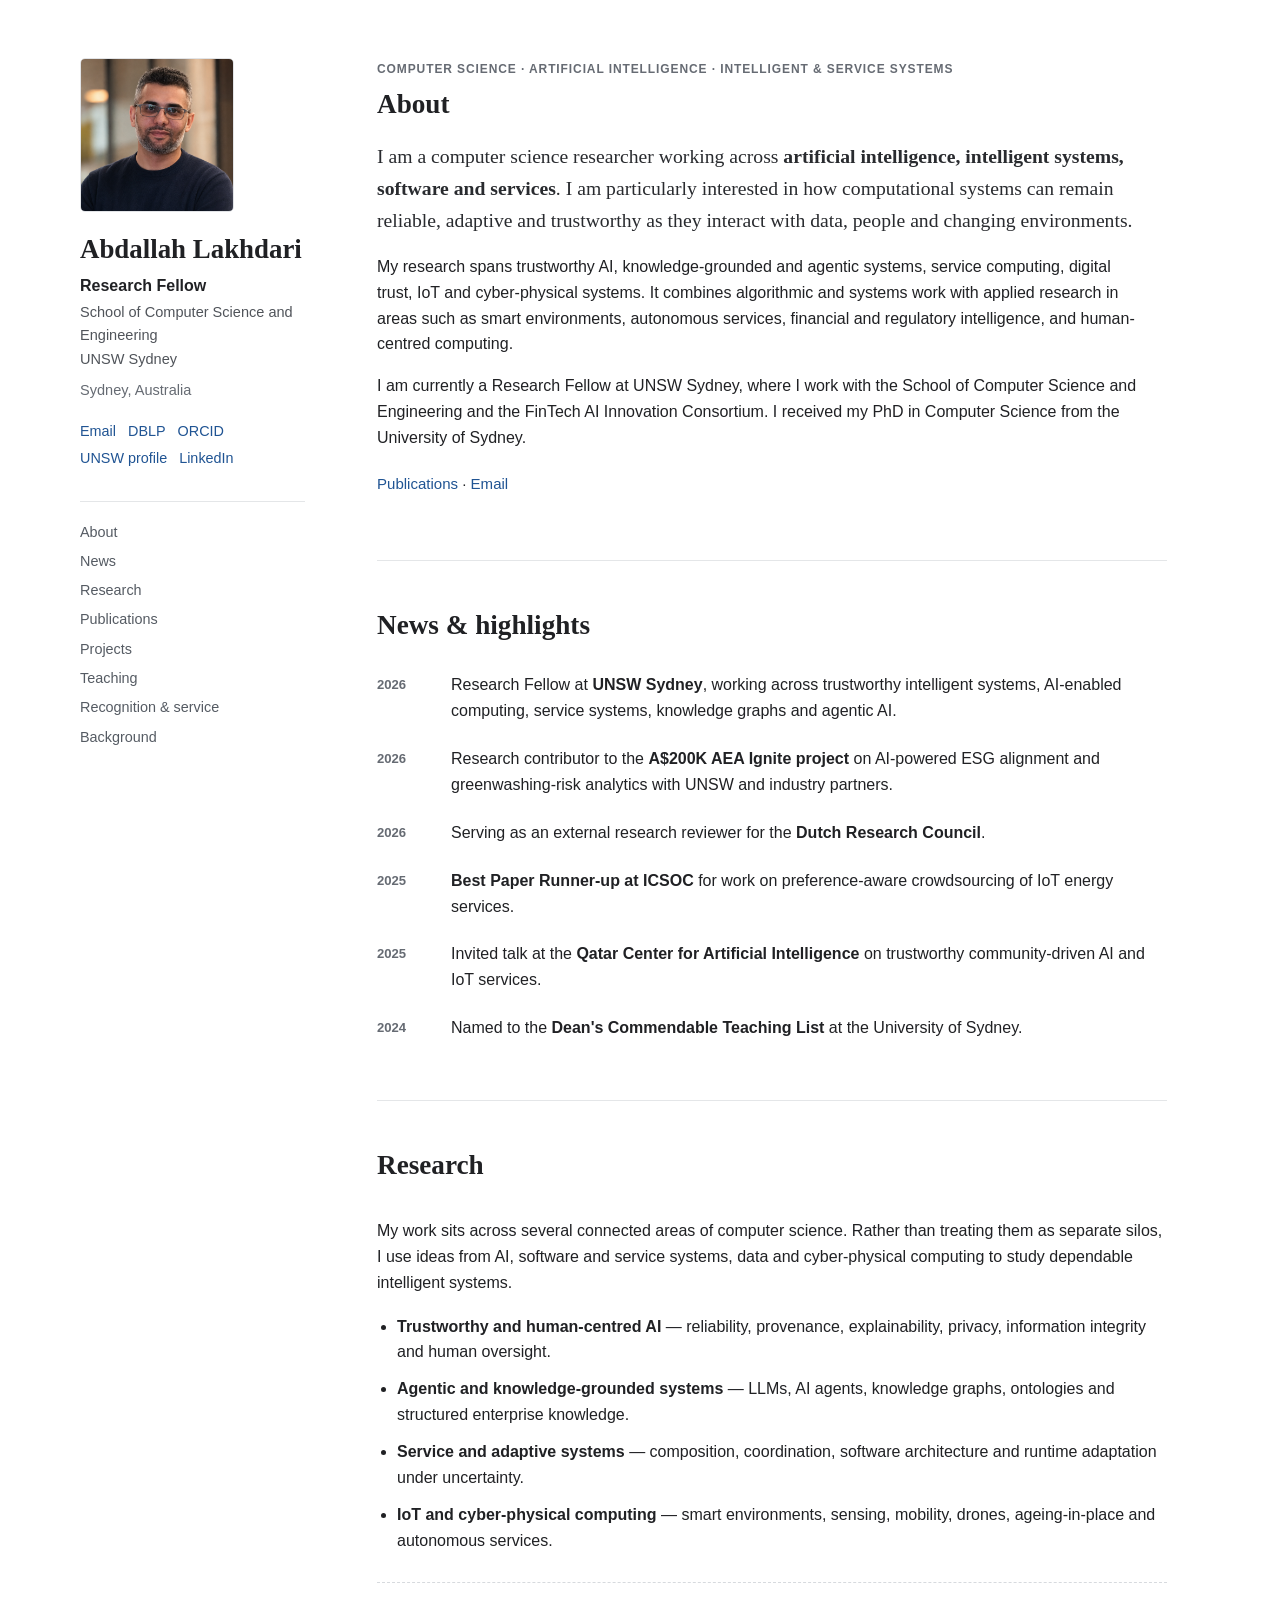
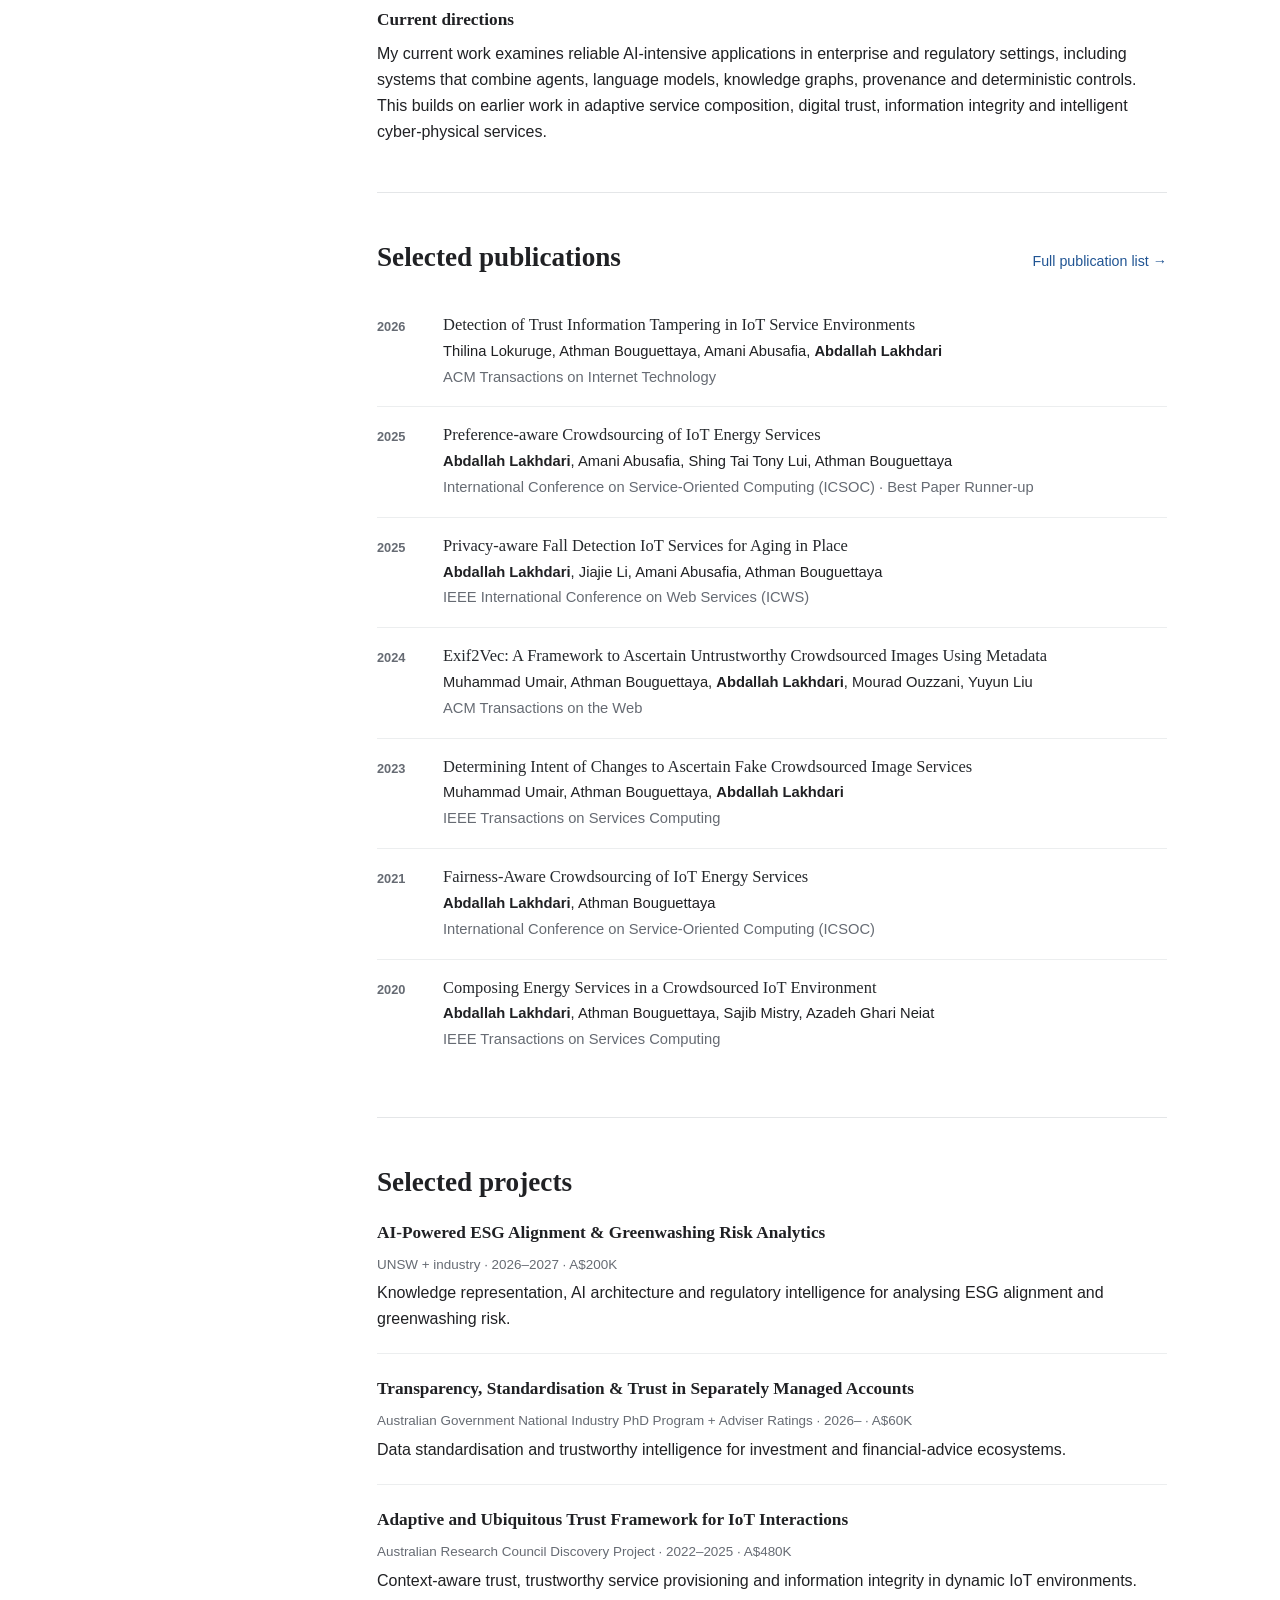
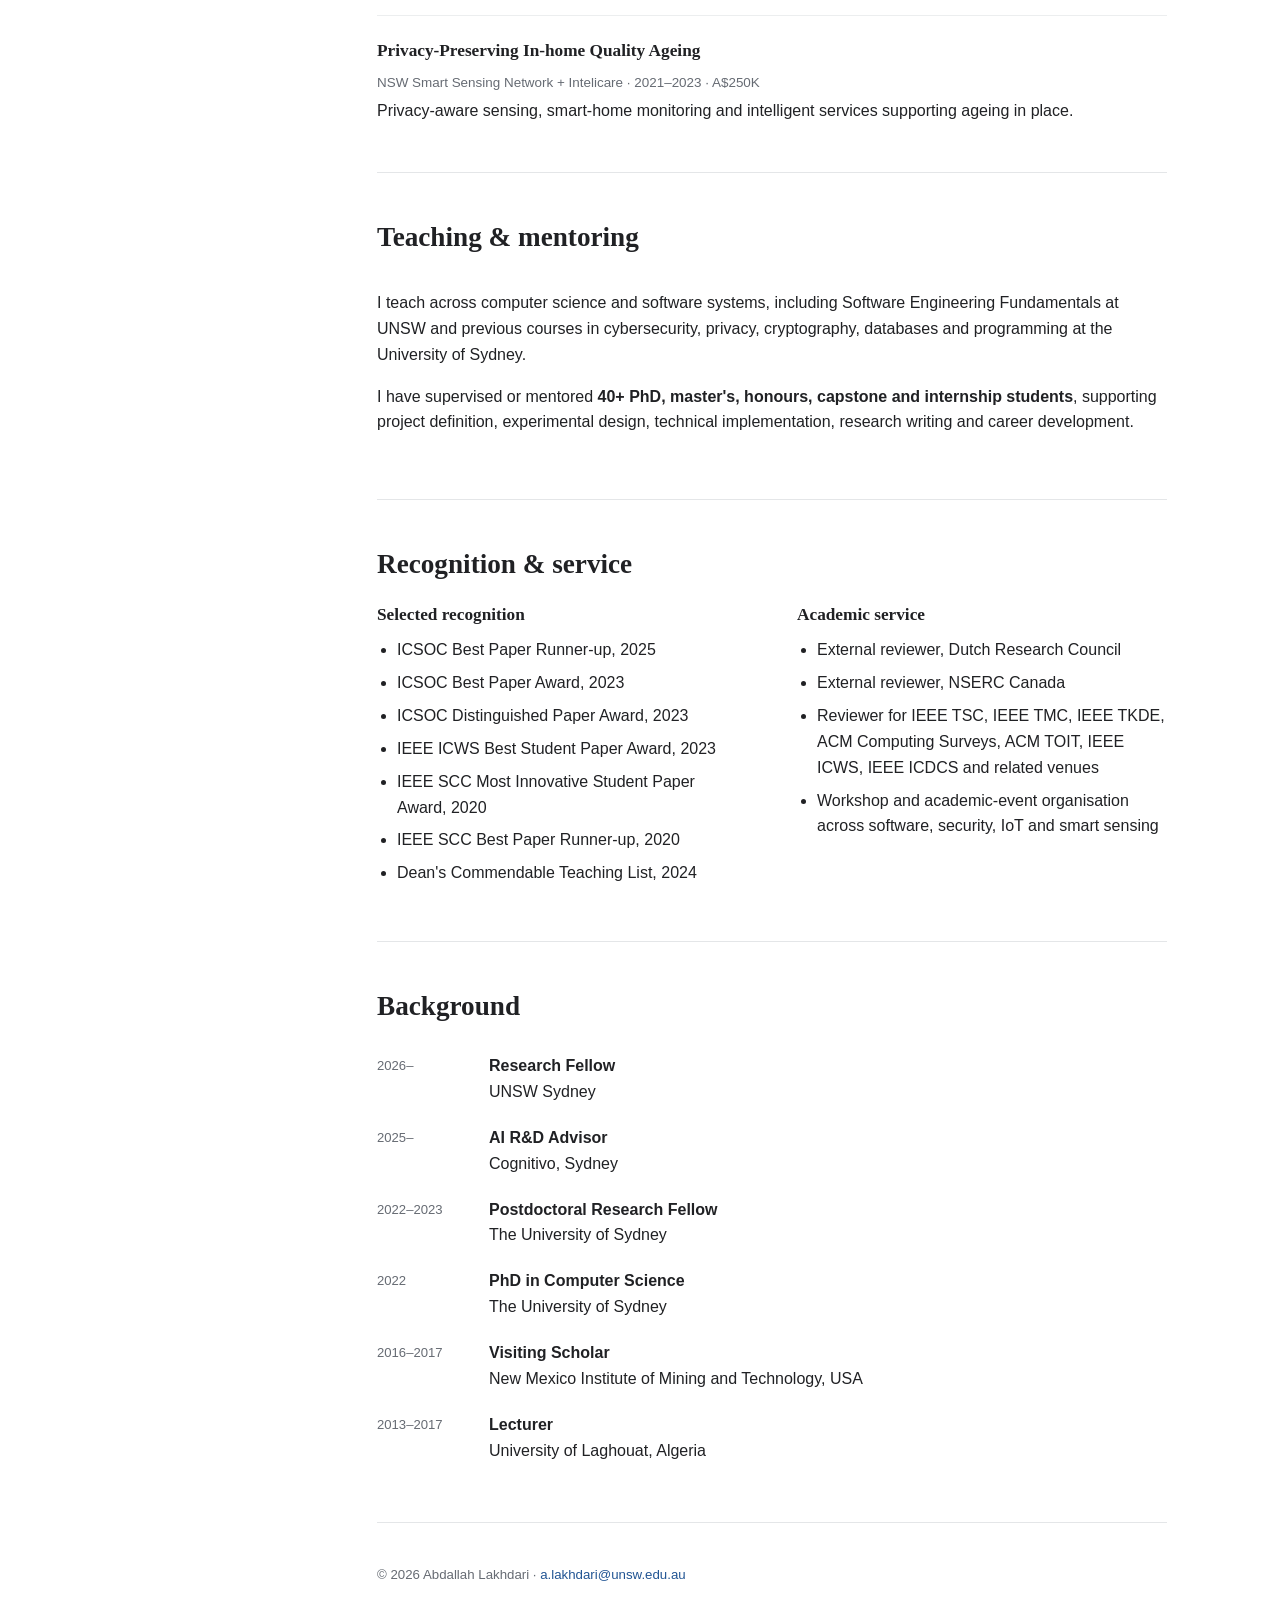
==== index.html @ efdcc797 "Rename index.html" ====
<!doctype html>
<html lang="en">
<head>
  <meta charset="utf-8">
  <meta name="viewport" content="width=device-width, initial-scale=1">
  <meta name="description" content="Academic homepage of Abdallah Lakhdari, Research Fellow at UNSW Sydney. Research across artificial intelligence, trustworthy intelligent systems, service and software systems, knowledge-grounded AI, IoT and digital trust.">
  <meta name="theme-color" content="#ffffff">
  <meta property="og:title" content="Abdallah Lakhdari — Academic Homepage">
  <meta property="og:description" content="Computer science research across AI, intelligent systems, service and software systems, IoT and digital trust.">
  <meta property="og:type" content="profile">
  <meta property="og:image" content="assets/abdallah-lakhdari.png">
  <title>Abdallah Lakhdari</title>
  <link rel="stylesheet" href="styles.css">
  <script type="application/ld+json">
  {
    "@context":"https://schema.org",
    "@type":"Person",
    "name":"Abdallah Lakhdari",
    "jobTitle":"Research Fellow",
    "affiliation":{"@type":"CollegeOrUniversity","name":"UNSW Sydney"},
    "alumniOf":{"@type":"CollegeOrUniversity","name":"The University of Sydney"},
    "email":"mailto:a.lakhdari@unsw.edu.au",
    "sameAs":[
      "https://www.unsw.edu.au/research/faic/people",
      "https://dblp.org/pid/189/1450",
      "https://orcid.org/0000-0001-8005-1534",
      "https://au.linkedin.com/in/abdallah-lakhdari23"
    ]
  }
  </script>
</head>
<body>
  <a class="skip" href="#main">Skip to content</a>

  <header class="mobile-header">
    <a href="#top">Abdallah Lakhdari</a>
    <button id="menuButton" aria-controls="mobileNav" aria-expanded="false">Menu</button>
  </header>
  <nav id="mobileNav" class="mobile-nav" aria-label="Mobile navigation">
    <a href="#about">About</a><a href="#news">News</a><a href="#research">Research</a><a href="#publications">Publications</a><a href="#projects">Projects</a><a href="#teaching">Teaching</a><a href="#service">Service</a>
  </nav>

  <div class="page" id="top">
    <aside class="sidebar" aria-label="Profile">
      <img class="profile-photo" src="assets/abdallah-lakhdari.png" alt="Abdallah Lakhdari">
      <h1>Abdallah Lakhdari</h1>
      <p class="role">Research Fellow</p>
      <p class="affiliation">School of Computer Science and Engineering<br>UNSW Sydney</p>
      <p class="location">Sydney, Australia</p>

      <div class="sidebar-links">
        <a href="mailto:a.lakhdari@unsw.edu.au">Email</a>
        <a href="https://dblp.org/pid/189/1450" target="_blank" rel="noopener">DBLP</a>
        <a href="https://orcid.org/0000-0001-8005-1534" target="_blank" rel="noopener">ORCID</a>
        <a href="https://www.unsw.edu.au/research/faic/people" target="_blank" rel="noopener">UNSW profile</a>
        <a href="https://au.linkedin.com/in/abdallah-lakhdari23" target="_blank" rel="noopener">LinkedIn</a>
      </div>

      <nav class="desktop-nav" aria-label="Page navigation">
        <a href="#about">About</a>
        <a href="#news">News</a>
        <a href="#research">Research</a>
        <a href="#publications">Publications</a>
        <a href="#projects">Projects</a>
        <a href="#teaching">Teaching</a>
        <a href="#service">Recognition & service</a>
        <a href="#background">Background</a>
      </nav>
    </aside>

    <main id="main" class="content">
      <section id="about" class="hero section first-section">
        <p class="kicker">Computer Science · Artificial Intelligence · Intelligent &amp; Service Systems</p>
        <h2>About</h2>
        <p class="lead">I am a computer science researcher working across <strong>artificial intelligence, intelligent systems, software and services</strong>. I am particularly interested in how computational systems can remain reliable, adaptive and trustworthy as they interact with data, people and changing environments.</p>
        <p>My research spans trustworthy AI, knowledge-grounded and agentic systems, service computing, digital trust, IoT and cyber-physical systems. It combines algorithmic and systems work with applied research in areas such as smart environments, autonomous services, financial and regulatory intelligence, and human-centred computing.</p>
        <p>I am currently a Research Fellow at UNSW Sydney, where I work with the School of Computer Science and Engineering and the FinTech AI Innovation Consortium. I received my PhD in Computer Science from the University of Sydney.</p>
        <p class="quick-links"><a href="https://dblp.org/pid/189/1450" target="_blank" rel="noopener">Publications</a> · <a href="mailto:a.lakhdari@unsw.edu.au">Email</a></p>
      </section>

      <section id="news" class="section">
        <div class="section-heading"><h2>News &amp; highlights</h2></div>
        <div class="news-list">
          <article><time>2026</time><p>Research Fellow at <strong>UNSW Sydney</strong>, working across trustworthy intelligent systems, AI-enabled computing, service systems, knowledge graphs and agentic AI.</p></article>
          <article><time>2026</time><p>Research contributor to the <strong>A$200K AEA Ignite project</strong> on AI-powered ESG alignment and greenwashing-risk analytics with UNSW and industry partners.</p></article>
          <article><time>2026</time><p>Serving as an external research reviewer for the <strong>Dutch Research Council</strong>.</p></article>
          <article><time>2025</time><p><strong>Best Paper Runner-up at ICSOC</strong> for work on preference-aware crowdsourcing of IoT energy services.</p></article>
          <article><time>2025</time><p>Invited talk at the <strong>Qatar Center for Artificial Intelligence</strong> on trustworthy community-driven AI and IoT services.</p></article>
          <article><time>2024</time><p>Named to the <strong>Dean's Commendable Teaching List</strong> at the University of Sydney.</p></article>
        </div>
      </section>

      <section id="research" class="section">
        <div class="section-heading"><h2>Research</h2></div>
        <p>My work sits across several connected areas of computer science. Rather than treating them as separate silos, I use ideas from AI, software and service systems, data and cyber-physical computing to study dependable intelligent systems.</p>
        <ul class="interest-list">
          <li><strong>Trustworthy and human-centred AI</strong> — reliability, provenance, explainability, privacy, information integrity and human oversight.</li>
          <li><strong>Agentic and knowledge-grounded systems</strong> — LLMs, AI agents, knowledge graphs, ontologies and structured enterprise knowledge.</li>
          <li><strong>Service and adaptive systems</strong> — composition, coordination, software architecture and runtime adaptation under uncertainty.</li>
          <li><strong>IoT and cyber-physical computing</strong> — smart environments, sensing, mobility, drones, ageing-in-place and autonomous services.</li>
        </ul>
        <div class="subsection">
          <h3>Current directions</h3>
          <p>My current work examines reliable AI-intensive applications in enterprise and regulatory settings, including systems that combine agents, language models, knowledge graphs, provenance and deterministic controls. This builds on earlier work in adaptive service composition, digital trust, information integrity and intelligent cyber-physical services.</p>
        </div>
      </section>

      <section id="publications" class="section">
        <div class="section-heading publications-heading">
          <h2>Selected publications</h2>
          <a href="https://dblp.org/pid/189/1450" target="_blank" rel="noopener">Full publication list →</a>
        </div>
        <div class="pub-list">
          <article><span class="pub-year">2026</span><div><p class="pub-title">Detection of Trust Information Tampering in IoT Service Environments</p><p>Thilina Lokuruge, Athman Bouguettaya, Amani Abusafia, <strong>Abdallah Lakhdari</strong></p><p class="venue">ACM Transactions on Internet Technology</p></div></article>
          <article><span class="pub-year">2025</span><div><p class="pub-title">Preference-aware Crowdsourcing of IoT Energy Services</p><p><strong>Abdallah Lakhdari</strong>, Amani Abusafia, Shing Tai Tony Lui, Athman Bouguettaya</p><p class="venue">International Conference on Service-Oriented Computing (ICSOC) · Best Paper Runner-up</p></div></article>
          <article><span class="pub-year">2025</span><div><p class="pub-title">Privacy-aware Fall Detection IoT Services for Aging in Place</p><p><strong>Abdallah Lakhdari</strong>, Jiajie Li, Amani Abusafia, Athman Bouguettaya</p><p class="venue">IEEE International Conference on Web Services (ICWS)</p></div></article>
          <article><span class="pub-year">2024</span><div><p class="pub-title">Exif2Vec: A Framework to Ascertain Untrustworthy Crowdsourced Images Using Metadata</p><p>Muhammad Umair, Athman Bouguettaya, <strong>Abdallah Lakhdari</strong>, Mourad Ouzzani, Yuyun Liu</p><p class="venue">ACM Transactions on the Web</p></div></article>
          <article><span class="pub-year">2023</span><div><p class="pub-title">Determining Intent of Changes to Ascertain Fake Crowdsourced Image Services</p><p>Muhammad Umair, Athman Bouguettaya, <strong>Abdallah Lakhdari</strong></p><p class="venue">IEEE Transactions on Services Computing</p></div></article>
          <article><span class="pub-year">2021</span><div><p class="pub-title">Fairness-Aware Crowdsourcing of IoT Energy Services</p><p><strong>Abdallah Lakhdari</strong>, Athman Bouguettaya</p><p class="venue">International Conference on Service-Oriented Computing (ICSOC)</p></div></article>
          <article><span class="pub-year">2020</span><div><p class="pub-title">Composing Energy Services in a Crowdsourced IoT Environment</p><p><strong>Abdallah Lakhdari</strong>, Athman Bouguettaya, Sajib Mistry, Azadeh Ghari Neiat</p><p class="venue">IEEE Transactions on Services Computing</p></div></article>
        </div>
      </section>

      <section id="projects" class="section">
        <div class="section-heading"><h2>Selected projects</h2></div>
        <div class="project-list">
          <article><h3>AI-Powered ESG Alignment &amp; Greenwashing Risk Analytics</h3><p class="meta">UNSW + industry · 2026–2027 · A$200K</p><p>Knowledge representation, AI architecture and regulatory intelligence for analysing ESG alignment and greenwashing risk.</p></article>
          <article><h3>Transparency, Standardisation &amp; Trust in Separately Managed Accounts</h3><p class="meta">Australian Government National Industry PhD Program + Adviser Ratings · 2026– · A$60K</p><p>Data standardisation and trustworthy intelligence for investment and financial-advice ecosystems.</p></article>
          <article><h3>Adaptive and Ubiquitous Trust Framework for IoT Interactions</h3><p class="meta">Australian Research Council Discovery Project · 2022–2025 · A$480K</p><p>Context-aware trust, trustworthy service provisioning and information integrity in dynamic IoT environments.</p></article>
          <article><h3>Privacy-Preserving In-home Quality Ageing</h3><p class="meta">NSW Smart Sensing Network + Intelicare · 2021–2023 · A$250K</p><p>Privacy-aware sensing, smart-home monitoring and intelligent services supporting ageing in place.</p></article>
        </div>
      </section>

      <section id="teaching" class="section">
        <div class="section-heading"><h2>Teaching &amp; mentoring</h2></div>
        <p>I teach across computer science and software systems, including Software Engineering Fundamentals at UNSW and previous courses in cybersecurity, privacy, cryptography, databases and programming at the University of Sydney.</p>
        <p>I have supervised or mentored <strong>40+ PhD, master's, honours, capstone and internship students</strong>, supporting project definition, experimental design, technical implementation, research writing and career development.</p>
      </section>

      <section id="service" class="section">
        <div class="section-heading"><h2>Recognition &amp; service</h2></div>
        <div class="split-list">
          <div>
            <h3>Selected recognition</h3>
            <ul>
              <li>ICSOC Best Paper Runner-up, 2025</li>
              <li>ICSOC Best Paper Award, 2023</li>
              <li>ICSOC Distinguished Paper Award, 2023</li>
              <li>IEEE ICWS Best Student Paper Award, 2023</li>
              <li>IEEE SCC Most Innovative Student Paper Award, 2020</li>
              <li>IEEE SCC Best Paper Runner-up, 2020</li>
              <li>Dean's Commendable Teaching List, 2024</li>
            </ul>
          </div>
          <div>
            <h3>Academic service</h3>
            <ul>
              <li>External reviewer, Dutch Research Council</li>
              <li>External reviewer, NSERC Canada</li>
              <li>Reviewer for IEEE TSC, IEEE TMC, IEEE TKDE, ACM Computing Surveys, ACM TOIT, IEEE ICWS, IEEE ICDCS and related venues</li>
              <li>Workshop and academic-event organisation across software, security, IoT and smart sensing</li>
            </ul>
          </div>
        </div>
      </section>

      <section id="background" class="section">
        <div class="section-heading"><h2>Background</h2></div>
        <div class="timeline">
          <article><span>2026–</span><div><strong>Research Fellow</strong><br>UNSW Sydney</div></article>
          <article><span>2025–</span><div><strong>AI R&amp;D Advisor</strong><br>Cognitivo, Sydney</div></article>
          <article><span>2022–2023</span><div><strong>Postdoctoral Research Fellow</strong><br>The University of Sydney</div></article>
          <article><span>2022</span><div><strong>PhD in Computer Science</strong><br>The University of Sydney</div></article>
          <article><span>2016–2017</span><div><strong>Visiting Scholar</strong><br>New Mexico Institute of Mining and Technology, USA</div></article>
          <article><span>2013–2017</span><div><strong>Lecturer</strong><br>University of Laghouat, Algeria</div></article>
        </div>
      </section>

      <footer>
        <p>© <span id="year"></span> Abdallah Lakhdari · <a href="mailto:a.lakhdari@unsw.edu.au">a.lakhdari@unsw.edu.au</a></p>
      </footer>
    </main>
  </div>
  <script src="script.js"></script>
</body>
</html>
---- styles.css ----
:root{
  --ink:#202124;
  --muted:#666b73;
  --link:#205493;
  --line:#e4e6e8;
  --soft:#f7f8f9;
  --max:1120px;
  --sidebar:225px;
}
*{box-sizing:border-box}
html{scroll-behavior:smooth}
body{margin:0;background:#fff;color:var(--ink);font-family:-apple-system,BlinkMacSystemFont,"Segoe UI",Roboto,Helvetica,Arial,sans-serif;font-size:16px;line-height:1.62}
a{color:var(--link);text-decoration:none}
a:hover{text-decoration:underline}
.skip{position:absolute;left:-9999px}.skip:focus{left:12px;top:12px;background:#fff;border:1px solid var(--line);padding:8px 10px;z-index:100}
.page{width:min(var(--max),calc(100% - 44px));margin:0 auto;display:grid;grid-template-columns:var(--sidebar) minmax(0,1fr);gap:72px;padding:58px 0 28px}
.sidebar{position:sticky;top:36px;align-self:start}
.profile-photo{display:block;width:154px;height:154px;object-fit:cover;object-position:center 26%;border-radius:5px;margin:0 0 22px;border:1px solid #e2e4e7}
.sidebar h1{font-family:Georgia,"Times New Roman",serif;font-size:1.68rem;line-height:1.14;margin:0 0 8px;font-weight:700}
.role{font-weight:650;margin:0 0 2px}.affiliation,.location{font-size:.91rem;color:#50545a;margin:0 0 8px}.location{color:var(--muted);margin-bottom:17px}
.sidebar-links{display:flex;flex-wrap:wrap;gap:4px 12px;font-size:.9rem;margin:0 0 30px}.sidebar-links a{white-space:nowrap}
.desktop-nav{display:flex;flex-direction:column;gap:6px;padding-top:19px;border-top:1px solid var(--line);font-size:.9rem}.desktop-nav a{color:#555b63}.desktop-nav a:hover{color:var(--link);text-decoration:none}
.content{min-width:0;max-width:790px}.section{padding:48px 0;border-bottom:1px solid var(--line);scroll-margin-top:28px}.first-section{padding-top:2px}.section h2{font-family:Georgia,"Times New Roman",serif;font-size:1.7rem;line-height:1.2;margin:0 0 20px}.section-heading{display:flex;align-items:baseline;justify-content:space-between;gap:22px}.section-heading>a{font-size:.89rem}.kicker{text-transform:uppercase;letter-spacing:.075em;font-size:.75rem;font-weight:700;color:var(--muted);margin:0 0 9px}.lead{font-family:Georgia,"Times New Roman",serif;font-size:1.23rem;line-height:1.62;color:#292b2f;margin:0 0 17px}.hero p:not(.kicker):not(.lead){max-width:760px}.quick-links{font-size:.94rem;margin-top:21px}.news-list article{display:grid;grid-template-columns:56px 1fr;gap:18px;padding:11px 0}.news-list time{font-size:.82rem;font-weight:700;color:var(--muted);padding-top:2px}.news-list p{margin:0}.interest-list{padding-left:20px;margin:18px 0 0}.interest-list li{margin:0 0 11px}.subsection{margin-top:28px;padding-top:23px;border-top:1px dashed #d7dade}.subsection h3,.project-list h3,.split-list h3{font-family:Georgia,"Times New Roman",serif;font-size:1.08rem;margin:0 0 7px}.subsection p{margin:0}.publications-heading{margin-bottom:3px}.pub-list article{display:grid;grid-template-columns:51px minmax(0,1fr);gap:15px;padding:17px 0;border-bottom:1px solid #eceeef}.pub-list article:last-child{border-bottom:0}.pub-year{font-size:.8rem;font-weight:650;color:var(--muted);padding-top:3px}.pub-list p{margin:0;font-size:.92rem}.pub-title{font-family:Georgia,"Times New Roman",serif;font-size:1.03rem!important;line-height:1.38;margin-bottom:3px!important;color:#25282c}.venue{color:var(--muted);margin-top:2px!important}.project-list article{padding:0 0 21px;margin:0 0 21px;border-bottom:1px solid #eceeef}.project-list article:last-child{border-bottom:0;margin-bottom:0;padding-bottom:0}.project-list p{margin:5px 0 0}.meta{font-size:.84rem;color:var(--muted)}.split-list{display:grid;grid-template-columns:1fr 1fr;gap:50px}.split-list ul{margin:8px 0 0;padding-left:20px}.split-list li{margin-bottom:7px}.timeline article{display:grid;grid-template-columns:92px 1fr;gap:20px;padding:10px 0}.timeline span{font-size:.82rem;color:var(--muted);padding-top:2px}footer{padding:28px 0;color:var(--muted);font-size:.83rem}.mobile-header,.mobile-nav{display:none}
@media(max-width:850px){
  .page{grid-template-columns:185px 1fr;gap:42px}.sidebar{top:24px}.profile-photo{width:138px;height:138px}.sidebar h1{font-size:1.48rem}.content{max-width:none}.split-list{grid-template-columns:1fr}
}
@media(max-width:680px){
  .mobile-header{position:sticky;top:0;z-index:20;display:flex;justify-content:space-between;align-items:center;padding:12px 17px;background:rgba(255,255,255,.97);border-bottom:1px solid var(--line)}.mobile-header>a{font-family:Georgia,"Times New Roman",serif;font-weight:700;color:var(--ink)}.mobile-header button{background:#fff;border:1px solid #ccd0d4;padding:6px 9px}.mobile-nav{position:sticky;top:50px;z-index:19;background:#fff;border-bottom:1px solid var(--line);padding:11px 17px;gap:14px;flex-wrap:wrap;font-size:.88rem}.mobile-nav.open{display:flex}.page{display:block;width:min(100% - 34px,var(--max));padding-top:30px}.sidebar{position:static;display:grid;grid-template-columns:112px 1fr;column-gap:22px;margin-bottom:16px;padding-bottom:26px;border-bottom:1px solid var(--line)}.profile-photo{grid-row:1/7;width:112px;height:112px;margin:0}.sidebar h1{font-size:1.55rem;margin-top:1px}.role,.affiliation,.location{margin-bottom:3px}.sidebar-links{margin:7px 0 0}.desktop-nav{display:none}.section{padding:39px 0}.first-section{padding-top:19px}.kicker{font-size:.7rem}.lead{font-size:1.13rem}.section h2{font-size:1.5rem}.section-heading{display:block}.section-heading>a{display:inline-block;margin-top:-8px;margin-bottom:9px}.pub-list article{grid-template-columns:43px 1fr}.timeline article{grid-template-columns:78px 1fr;gap:13px}.news-list article{grid-template-columns:49px 1fr;gap:12px}
}
@media(max-width:430px){.sidebar{grid-template-columns:92px 1fr}.profile-photo{width:92px;height:92px}.sidebar-links{grid-column:1/-1;margin-top:16px}.affiliation{font-size:.86rem}.lead{font-size:1.08rem}.pub-list p{font-size:.88rem}.pub-title{font-size:.98rem!important}}
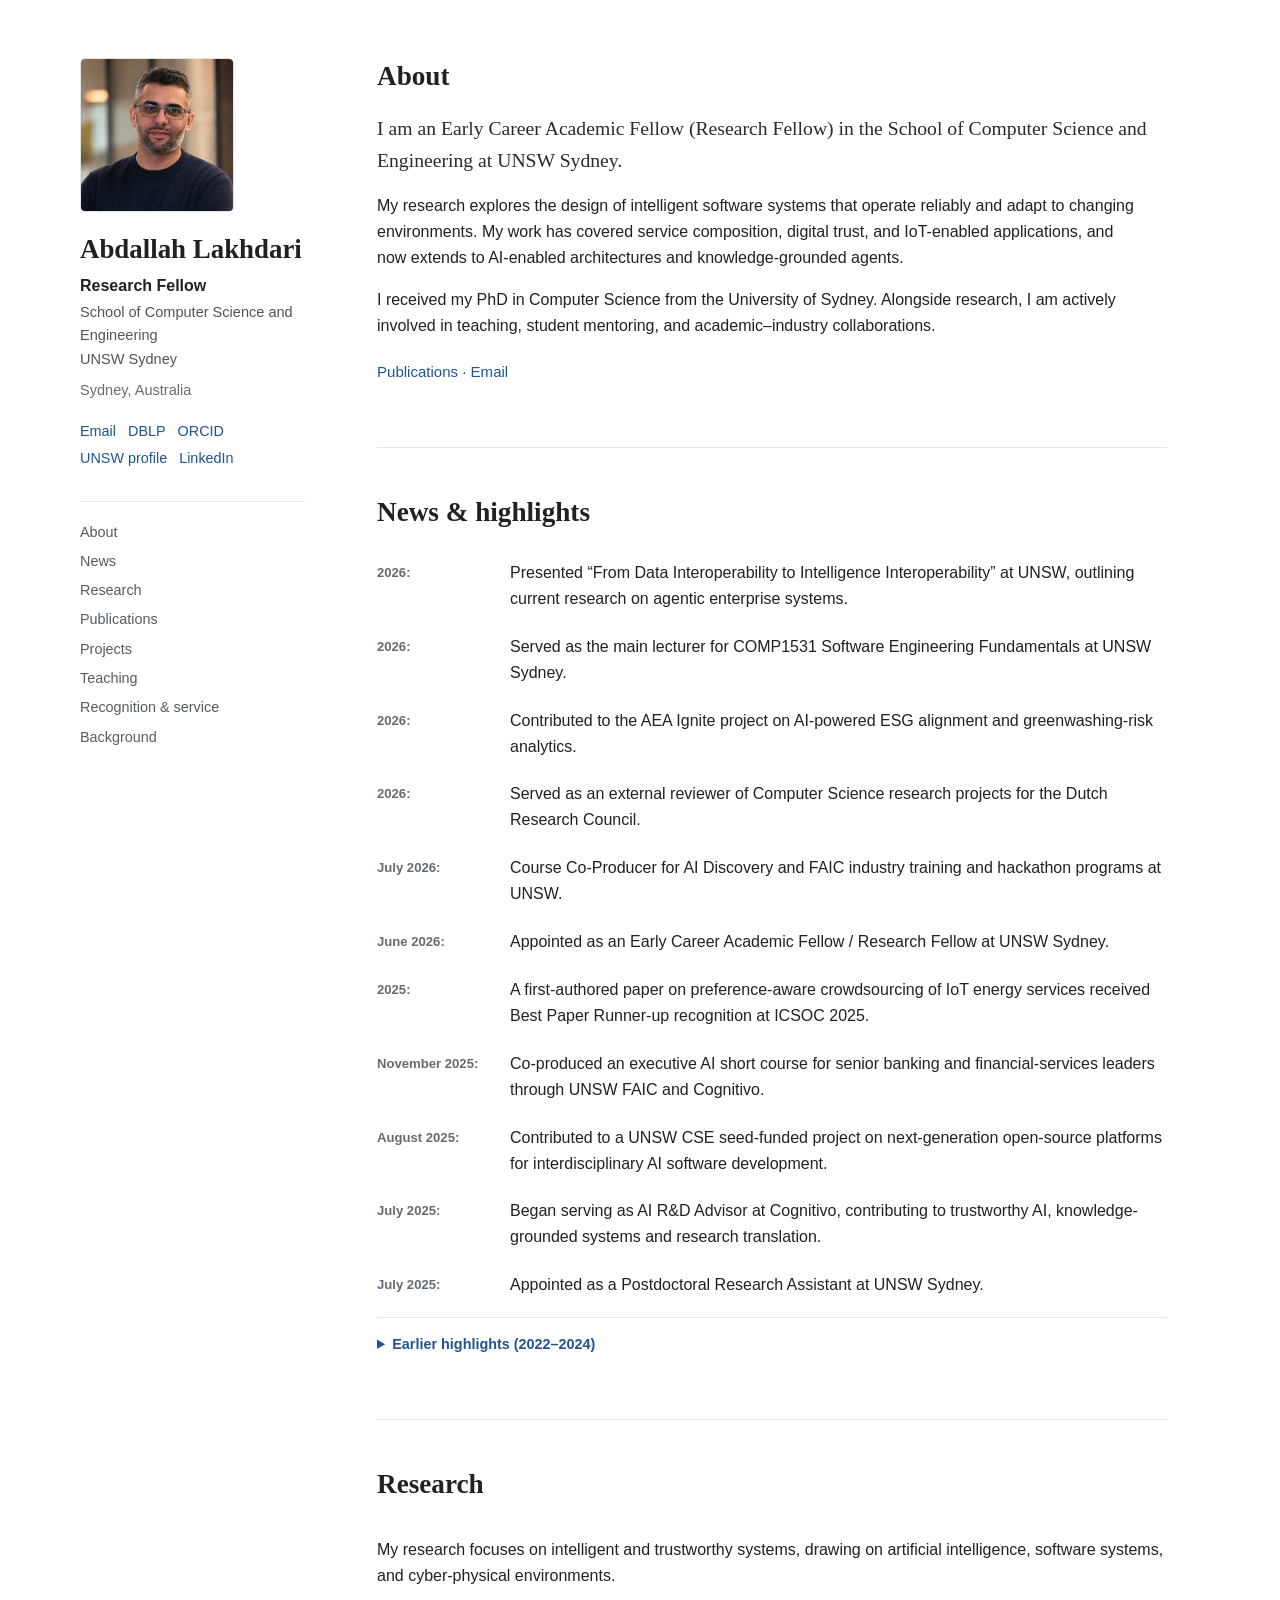
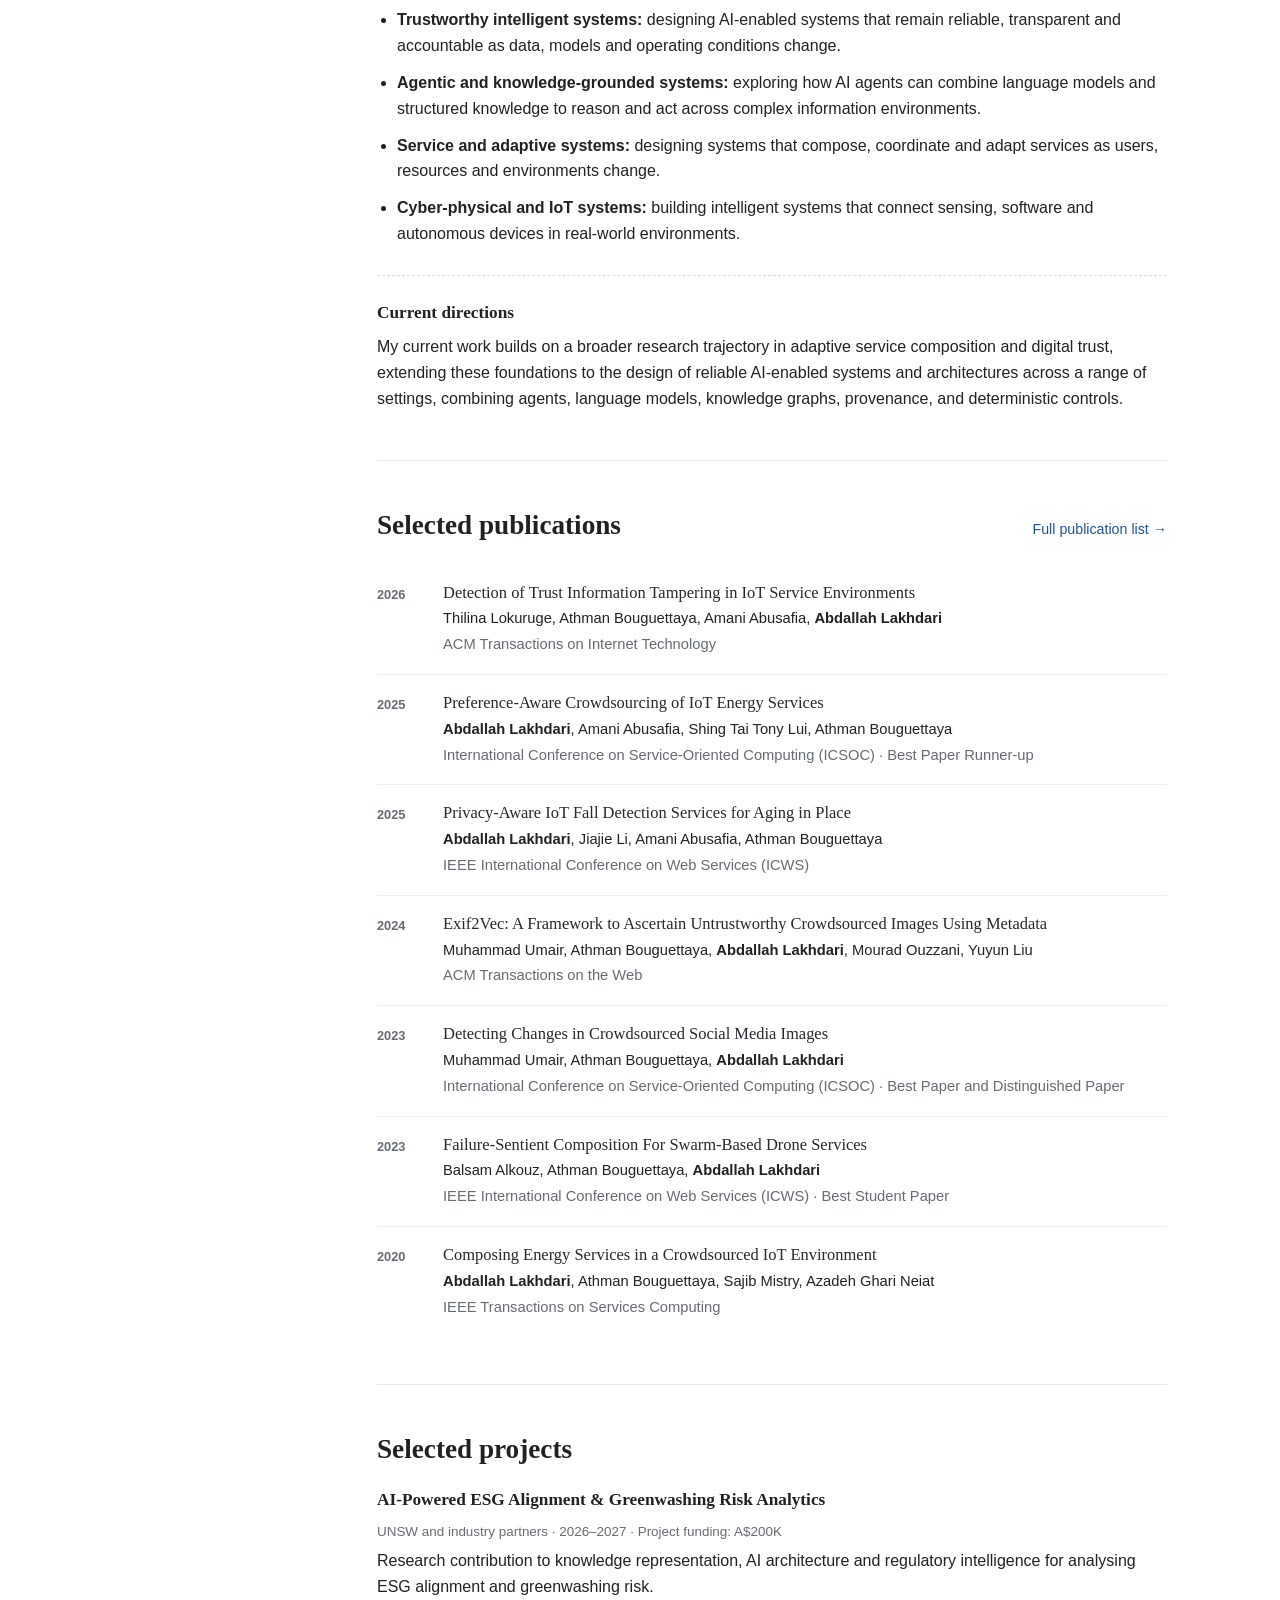
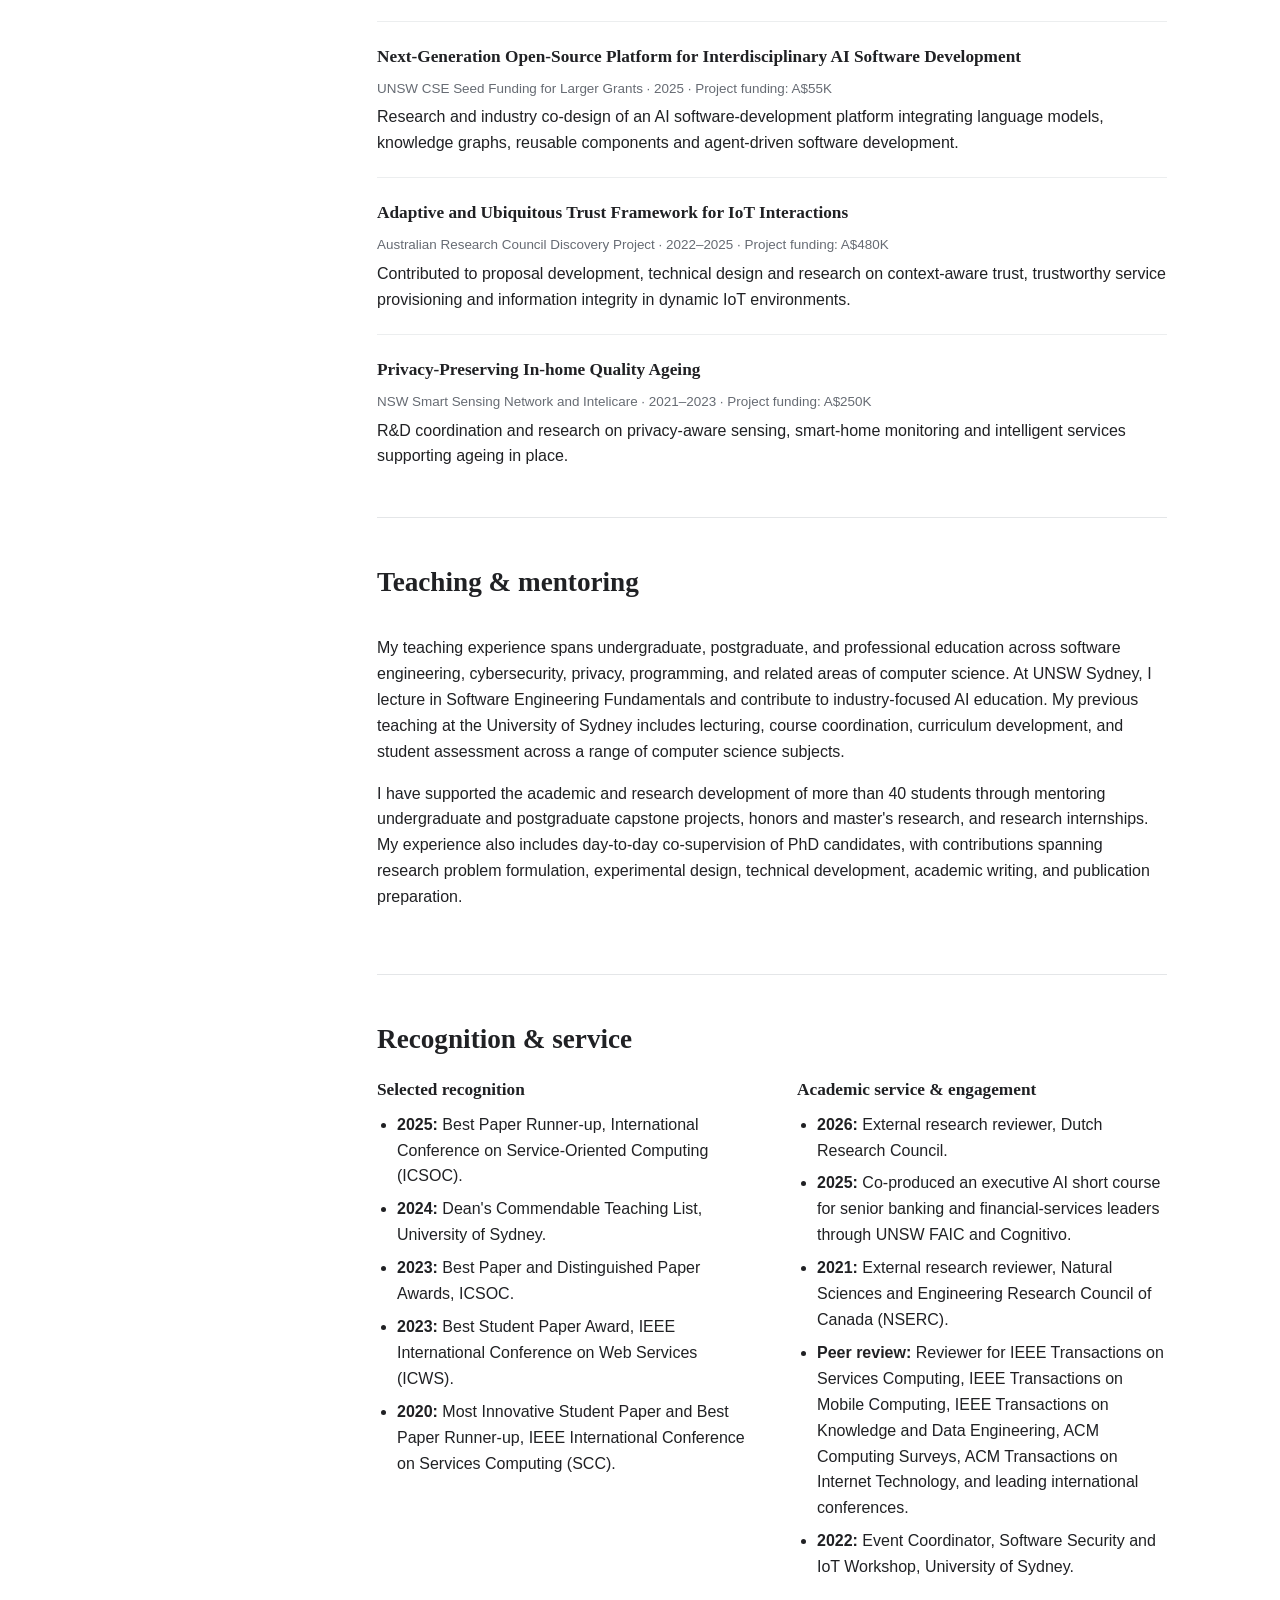
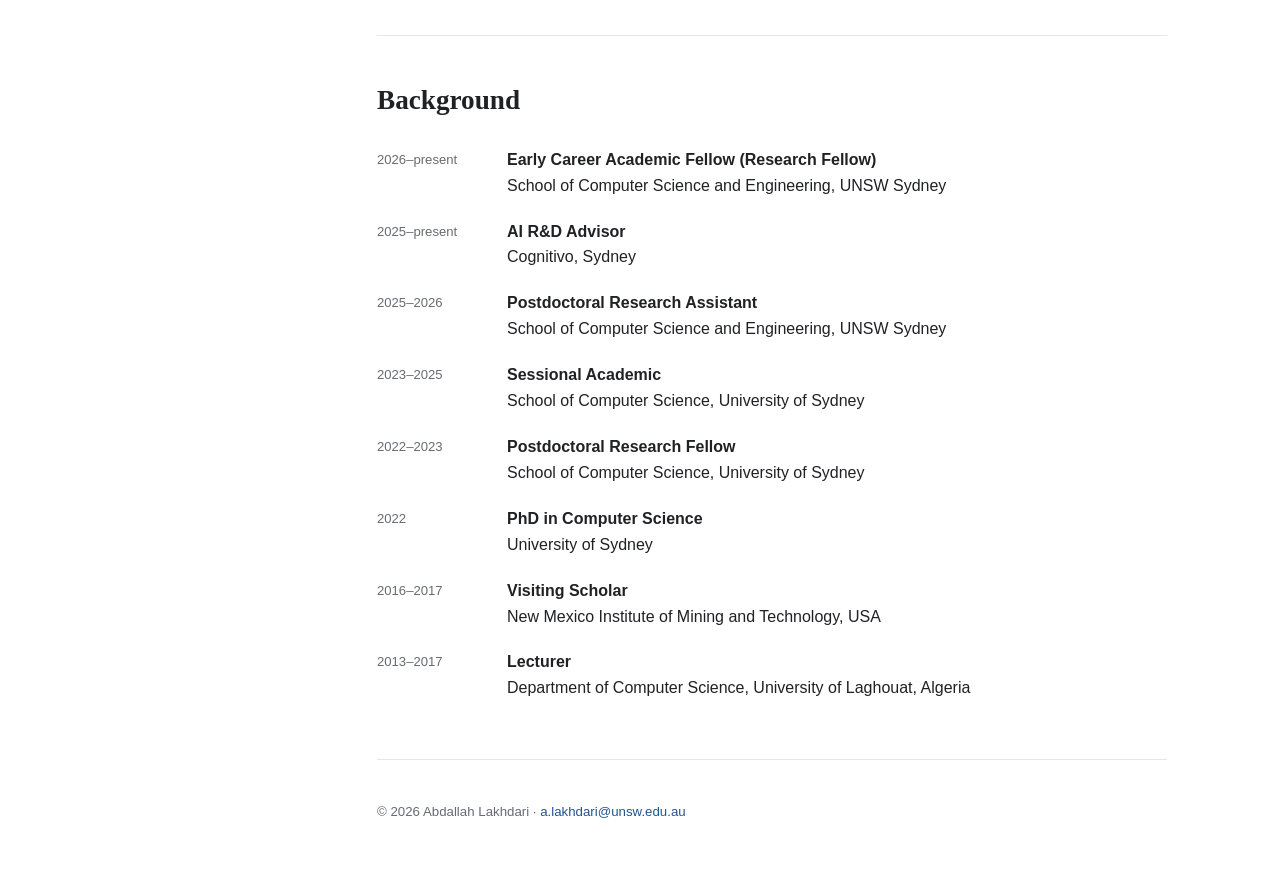
==== commit 595c1023: "Add files via upload" ====
--- a/index.html
+++ b/index.html
@@ -1,17 +1,19 @@
 <!doctype html>
+
+
 <html lang="en">
 <head>
-  <meta charset="utf-8">
-  <meta name="viewport" content="width=device-width, initial-scale=1">
-  <meta name="description" content="Academic homepage of Abdallah Lakhdari, Research Fellow at UNSW Sydney. Research across artificial intelligence, trustworthy intelligent systems, service and software systems, knowledge-grounded AI, IoT and digital trust.">
-  <meta name="theme-color" content="#ffffff">
-  <meta property="og:title" content="Abdallah Lakhdari — Academic Homepage">
-  <meta property="og:description" content="Computer science research across AI, intelligent systems, service and software systems, IoT and digital trust.">
-  <meta property="og:type" content="profile">
-  <meta property="og:image" content="assets/abdallah-lakhdari.png">
-  <title>Abdallah Lakhdari</title>
-  <link rel="stylesheet" href="styles.css">
-  <script type="application/ld+json">
+<meta charset="utf-8"/>
+<meta content="width=device-width, initial-scale=1" name="viewport"/>
+<meta content="Academic homepage of Abdallah Lakhdari, Early Career Academic Fellow (Research Fellow) at UNSW Sydney. Research on intelligent and trustworthy systems, software and AI-enabled architectures." name="description"/>
+<meta content="#ffffff" name="theme-color"/>
+<meta content="Abdallah Lakhdari — Academic Homepage" property="og:title"/>
+<meta content="Research on intelligent and trustworthy systems, spanning AI, software systems and cyber-physical environments." property="og:description"/>
+<meta content="profile" property="og:type"/>
+<meta content="assets/abdallah-lakhdari.png" property="og:image"/>
+<title>Abdallah Lakhdari</title>
+<link href="styles.css" rel="stylesheet"/>
+<script type="application/ld+json">
   {
     "@context":"https://schema.org",
     "@type":"Person",
@@ -30,157 +32,118 @@
   </script>
 </head>
 <body>
-  <a class="skip" href="#main">Skip to content</a>
-
-  <header class="mobile-header">
-    <a href="#top">Abdallah Lakhdari</a>
-    <button id="menuButton" aria-controls="mobileNav" aria-expanded="false">Menu</button>
-  </header>
-  <nav id="mobileNav" class="mobile-nav" aria-label="Mobile navigation">
-    <a href="#about">About</a><a href="#news">News</a><a href="#research">Research</a><a href="#publications">Publications</a><a href="#projects">Projects</a><a href="#teaching">Teaching</a><a href="#service">Service</a>
-  </nav>
-
-  <div class="page" id="top">
-    <aside class="sidebar" aria-label="Profile">
-      <img class="profile-photo" src="assets/abdallah-lakhdari.png" alt="Abdallah Lakhdari">
-      <h1>Abdallah Lakhdari</h1>
-      <p class="role">Research Fellow</p>
-      <p class="affiliation">School of Computer Science and Engineering<br>UNSW Sydney</p>
-      <p class="location">Sydney, Australia</p>
-
-      <div class="sidebar-links">
-        <a href="mailto:a.lakhdari@unsw.edu.au">Email</a>
-        <a href="https://dblp.org/pid/189/1450" target="_blank" rel="noopener">DBLP</a>
-        <a href="https://orcid.org/0000-0001-8005-1534" target="_blank" rel="noopener">ORCID</a>
-        <a href="https://www.unsw.edu.au/research/faic/people" target="_blank" rel="noopener">UNSW profile</a>
-        <a href="https://au.linkedin.com/in/abdallah-lakhdari23" target="_blank" rel="noopener">LinkedIn</a>
-      </div>
-
-      <nav class="desktop-nav" aria-label="Page navigation">
-        <a href="#about">About</a>
-        <a href="#news">News</a>
-        <a href="#research">Research</a>
-        <a href="#publications">Publications</a>
-        <a href="#projects">Projects</a>
-        <a href="#teaching">Teaching</a>
-        <a href="#service">Recognition & service</a>
-        <a href="#background">Background</a>
-      </nav>
-    </aside>
-
-    <main id="main" class="content">
-      <section id="about" class="hero section first-section">
-        <p class="kicker">Computer Science · Artificial Intelligence · Intelligent &amp; Service Systems</p>
-        <h2>About</h2>
-        <p class="lead">I am a computer science researcher working across <strong>artificial intelligence, intelligent systems, software and services</strong>. I am particularly interested in how computational systems can remain reliable, adaptive and trustworthy as they interact with data, people and changing environments.</p>
-        <p>My research spans trustworthy AI, knowledge-grounded and agentic systems, service computing, digital trust, IoT and cyber-physical systems. It combines algorithmic and systems work with applied research in areas such as smart environments, autonomous services, financial and regulatory intelligence, and human-centred computing.</p>
-        <p>I am currently a Research Fellow at UNSW Sydney, where I work with the School of Computer Science and Engineering and the FinTech AI Innovation Consortium. I received my PhD in Computer Science from the University of Sydney.</p>
-        <p class="quick-links"><a href="https://dblp.org/pid/189/1450" target="_blank" rel="noopener">Publications</a> · <a href="mailto:a.lakhdari@unsw.edu.au">Email</a></p>
-      </section>
-
-      <section id="news" class="section">
-        <div class="section-heading"><h2>News &amp; highlights</h2></div>
-        <div class="news-list">
-          <article><time>2026</time><p>Research Fellow at <strong>UNSW Sydney</strong>, working across trustworthy intelligent systems, AI-enabled computing, service systems, knowledge graphs and agentic AI.</p></article>
-          <article><time>2026</time><p>Research contributor to the <strong>A$200K AEA Ignite project</strong> on AI-powered ESG alignment and greenwashing-risk analytics with UNSW and industry partners.</p></article>
-          <article><time>2026</time><p>Serving as an external research reviewer for the <strong>Dutch Research Council</strong>.</p></article>
-          <article><time>2025</time><p><strong>Best Paper Runner-up at ICSOC</strong> for work on preference-aware crowdsourcing of IoT energy services.</p></article>
-          <article><time>2025</time><p>Invited talk at the <strong>Qatar Center for Artificial Intelligence</strong> on trustworthy community-driven AI and IoT services.</p></article>
-          <article><time>2024</time><p>Named to the <strong>Dean's Commendable Teaching List</strong> at the University of Sydney.</p></article>
-        </div>
-      </section>
-
-      <section id="research" class="section">
-        <div class="section-heading"><h2>Research</h2></div>
-        <p>My work sits across several connected areas of computer science. Rather than treating them as separate silos, I use ideas from AI, software and service systems, data and cyber-physical computing to study dependable intelligent systems.</p>
-        <ul class="interest-list">
-          <li><strong>Trustworthy and human-centred AI</strong> — reliability, provenance, explainability, privacy, information integrity and human oversight.</li>
-          <li><strong>Agentic and knowledge-grounded systems</strong> — LLMs, AI agents, knowledge graphs, ontologies and structured enterprise knowledge.</li>
-          <li><strong>Service and adaptive systems</strong> — composition, coordination, software architecture and runtime adaptation under uncertainty.</li>
-          <li><strong>IoT and cyber-physical computing</strong> — smart environments, sensing, mobility, drones, ageing-in-place and autonomous services.</li>
-        </ul>
-        <div class="subsection">
-          <h3>Current directions</h3>
-          <p>My current work examines reliable AI-intensive applications in enterprise and regulatory settings, including systems that combine agents, language models, knowledge graphs, provenance and deterministic controls. This builds on earlier work in adaptive service composition, digital trust, information integrity and intelligent cyber-physical services.</p>
-        </div>
-      </section>
-
-      <section id="publications" class="section">
-        <div class="section-heading publications-heading">
-          <h2>Selected publications</h2>
-          <a href="https://dblp.org/pid/189/1450" target="_blank" rel="noopener">Full publication list →</a>
-        </div>
-        <div class="pub-list">
-          <article><span class="pub-year">2026</span><div><p class="pub-title">Detection of Trust Information Tampering in IoT Service Environments</p><p>Thilina Lokuruge, Athman Bouguettaya, Amani Abusafia, <strong>Abdallah Lakhdari</strong></p><p class="venue">ACM Transactions on Internet Technology</p></div></article>
-          <article><span class="pub-year">2025</span><div><p class="pub-title">Preference-aware Crowdsourcing of IoT Energy Services</p><p><strong>Abdallah Lakhdari</strong>, Amani Abusafia, Shing Tai Tony Lui, Athman Bouguettaya</p><p class="venue">International Conference on Service-Oriented Computing (ICSOC) · Best Paper Runner-up</p></div></article>
-          <article><span class="pub-year">2025</span><div><p class="pub-title">Privacy-aware Fall Detection IoT Services for Aging in Place</p><p><strong>Abdallah Lakhdari</strong>, Jiajie Li, Amani Abusafia, Athman Bouguettaya</p><p class="venue">IEEE International Conference on Web Services (ICWS)</p></div></article>
-          <article><span class="pub-year">2024</span><div><p class="pub-title">Exif2Vec: A Framework to Ascertain Untrustworthy Crowdsourced Images Using Metadata</p><p>Muhammad Umair, Athman Bouguettaya, <strong>Abdallah Lakhdari</strong>, Mourad Ouzzani, Yuyun Liu</p><p class="venue">ACM Transactions on the Web</p></div></article>
-          <article><span class="pub-year">2023</span><div><p class="pub-title">Determining Intent of Changes to Ascertain Fake Crowdsourced Image Services</p><p>Muhammad Umair, Athman Bouguettaya, <strong>Abdallah Lakhdari</strong></p><p class="venue">IEEE Transactions on Services Computing</p></div></article>
-          <article><span class="pub-year">2021</span><div><p class="pub-title">Fairness-Aware Crowdsourcing of IoT Energy Services</p><p><strong>Abdallah Lakhdari</strong>, Athman Bouguettaya</p><p class="venue">International Conference on Service-Oriented Computing (ICSOC)</p></div></article>
-          <article><span class="pub-year">2020</span><div><p class="pub-title">Composing Energy Services in a Crowdsourced IoT Environment</p><p><strong>Abdallah Lakhdari</strong>, Athman Bouguettaya, Sajib Mistry, Azadeh Ghari Neiat</p><p class="venue">IEEE Transactions on Services Computing</p></div></article>
-        </div>
-      </section>
-
-      <section id="projects" class="section">
-        <div class="section-heading"><h2>Selected projects</h2></div>
-        <div class="project-list">
-          <article><h3>AI-Powered ESG Alignment &amp; Greenwashing Risk Analytics</h3><p class="meta">UNSW + industry · 2026–2027 · A$200K</p><p>Knowledge representation, AI architecture and regulatory intelligence for analysing ESG alignment and greenwashing risk.</p></article>
-          <article><h3>Transparency, Standardisation &amp; Trust in Separately Managed Accounts</h3><p class="meta">Australian Government National Industry PhD Program + Adviser Ratings · 2026– · A$60K</p><p>Data standardisation and trustworthy intelligence for investment and financial-advice ecosystems.</p></article>
-          <article><h3>Adaptive and Ubiquitous Trust Framework for IoT Interactions</h3><p class="meta">Australian Research Council Discovery Project · 2022–2025 · A$480K</p><p>Context-aware trust, trustworthy service provisioning and information integrity in dynamic IoT environments.</p></article>
-          <article><h3>Privacy-Preserving In-home Quality Ageing</h3><p class="meta">NSW Smart Sensing Network + Intelicare · 2021–2023 · A$250K</p><p>Privacy-aware sensing, smart-home monitoring and intelligent services supporting ageing in place.</p></article>
-        </div>
-      </section>
-
-      <section id="teaching" class="section">
-        <div class="section-heading"><h2>Teaching &amp; mentoring</h2></div>
-        <p>I teach across computer science and software systems, including Software Engineering Fundamentals at UNSW and previous courses in cybersecurity, privacy, cryptography, databases and programming at the University of Sydney.</p>
-        <p>I have supervised or mentored <strong>40+ PhD, master's, honours, capstone and internship students</strong>, supporting project definition, experimental design, technical implementation, research writing and career development.</p>
-      </section>
-
-      <section id="service" class="section">
-        <div class="section-heading"><h2>Recognition &amp; service</h2></div>
-        <div class="split-list">
-          <div>
-            <h3>Selected recognition</h3>
-            <ul>
-              <li>ICSOC Best Paper Runner-up, 2025</li>
-              <li>ICSOC Best Paper Award, 2023</li>
-              <li>ICSOC Distinguished Paper Award, 2023</li>
-              <li>IEEE ICWS Best Student Paper Award, 2023</li>
-              <li>IEEE SCC Most Innovative Student Paper Award, 2020</li>
-              <li>IEEE SCC Best Paper Runner-up, 2020</li>
-              <li>Dean's Commendable Teaching List, 2024</li>
-            </ul>
-          </div>
-          <div>
-            <h3>Academic service</h3>
-            <ul>
-              <li>External reviewer, Dutch Research Council</li>
-              <li>External reviewer, NSERC Canada</li>
-              <li>Reviewer for IEEE TSC, IEEE TMC, IEEE TKDE, ACM Computing Surveys, ACM TOIT, IEEE ICWS, IEEE ICDCS and related venues</li>
-              <li>Workshop and academic-event organisation across software, security, IoT and smart sensing</li>
-            </ul>
-          </div>
-        </div>
-      </section>
-
-      <section id="background" class="section">
-        <div class="section-heading"><h2>Background</h2></div>
-        <div class="timeline">
-          <article><span>2026–</span><div><strong>Research Fellow</strong><br>UNSW Sydney</div></article>
-          <article><span>2025–</span><div><strong>AI R&amp;D Advisor</strong><br>Cognitivo, Sydney</div></article>
-          <article><span>2022–2023</span><div><strong>Postdoctoral Research Fellow</strong><br>The University of Sydney</div></article>
-          <article><span>2022</span><div><strong>PhD in Computer Science</strong><br>The University of Sydney</div></article>
-          <article><span>2016–2017</span><div><strong>Visiting Scholar</strong><br>New Mexico Institute of Mining and Technology, USA</div></article>
-          <article><span>2013–2017</span><div><strong>Lecturer</strong><br>University of Laghouat, Algeria</div></article>
-        </div>
-      </section>
-
-      <footer>
-        <p>© <span id="year"></span> Abdallah Lakhdari · <a href="mailto:a.lakhdari@unsw.edu.au">a.lakhdari@unsw.edu.au</a></p>
-      </footer>
-    </main>
-  </div>
-  <script src="script.js"></script>
+<a class="skip" href="#main">Skip to content</a>
+<header class="mobile-header">
+<a href="#top">Abdallah Lakhdari</a>
+<button aria-controls="mobileNav" aria-expanded="false" id="menuButton">Menu</button>
+</header>
+<nav aria-label="Mobile navigation" class="mobile-nav" id="mobileNav"><a href="#about">About</a><a href="#news">News</a><a href="#research">Research</a><a href="#publications">Publications</a><a href="#projects">Projects</a><a href="#teaching">Teaching</a><a href="#service">Recognition &amp; service</a><a href="#background">Background</a></nav>
+<div class="page" id="top">
+<aside aria-label="Profile" class="sidebar">
+<img alt="Abdallah Lakhdari" class="profile-photo" src="assets/abdallah-lakhdari.png"/>
+<h1>Abdallah Lakhdari</h1>
+<p class="role">Research Fellow</p>
+<p class="affiliation">School of Computer Science and Engineering<br/>UNSW Sydney</p>
+<p class="location">Sydney, Australia</p>
+<div class="sidebar-links">
+<a href="mailto:a.lakhdari@unsw.edu.au">Email</a>
+<a href="https://dblp.org/pid/189/1450" rel="noopener" target="_blank">DBLP</a>
+<a href="https://orcid.org/0000-0001-8005-1534" rel="noopener" target="_blank">ORCID</a>
+<a href="https://www.unsw.edu.au/research/faic/people" rel="noopener" target="_blank">UNSW profile</a>
+<a href="https://au.linkedin.com/in/abdallah-lakhdari23" rel="noopener" target="_blank">LinkedIn</a>
+</div>
+<nav aria-label="Page navigation" class="desktop-nav">
+<a href="#about">About</a>
+<a href="#news">News</a>
+<a href="#research">Research</a>
+<a href="#publications">Publications</a>
+<a href="#projects">Projects</a>
+<a href="#teaching">Teaching</a>
+<a href="#service">Recognition &amp; service</a>
+<a href="#background">Background</a>
+</nav>
+</aside>
+<main class="content" id="main">
+<section class="hero section first-section" id="about">
+<h2>About</h2>
+<p class="lead">I am an Early Career Academic Fellow (Research Fellow) in the School of Computer Science and Engineering at UNSW Sydney.</p>
+<p>My research explores the design of intelligent software systems that operate reliably and adapt to changing environments. My work has covered service composition, digital trust, and IoT-enabled applications, and now extends to AI-enabled architectures and knowledge-grounded agents.</p>
+<p>I received my PhD in Computer Science from the University of Sydney. Alongside research, I am actively involved in teaching, student mentoring, and academic–industry collaborations.</p>
+<p class="quick-links"><a href="https://dblp.org/pid/189/1450" rel="noopener" target="_blank">Publications</a> · <a href="mailto:a.lakhdari@unsw.edu.au">Email</a></p>
+</section>
+<section class="section" id="news">
+<div class="section-heading"><h2>News &amp; highlights</h2></div>
+<div class="news-list"><article><time datetime="2026">2026:</time><p>Presented “From Data Interoperability to Intelligence Interoperability” at UNSW, outlining current research on agentic enterprise systems.</p></article><article><time datetime="2026">2026:</time><p>Served as the main lecturer for COMP1531 Software Engineering Fundamentals at UNSW Sydney.</p></article><article><time datetime="2026">2026:</time><p>Contributed to the AEA Ignite project on AI-powered ESG alignment and greenwashing-risk analytics.</p></article><article><time datetime="2026">2026:</time><p>Served as an external reviewer of Computer Science research projects for the Dutch Research Council.</p></article><article><time datetime="2026-07">July 2026:</time><p>Course Co-Producer for AI Discovery and FAIC industry training and hackathon programs at UNSW.</p></article><article><time datetime="2026-06">June 2026:</time><p>Appointed as an Early Career Academic Fellow / Research Fellow at UNSW Sydney.</p></article><article><time datetime="2025">2025:</time><p>A first-authored paper on preference-aware crowdsourcing of IoT energy services received Best Paper Runner-up recognition at ICSOC 2025.</p></article><article><time datetime="2025-11">November 2025:</time><p>Co-produced an executive AI short course for senior banking and financial-services leaders through UNSW FAIC and Cognitivo.</p></article><article><time datetime="2025-08">August 2025:</time><p>Contributed to a UNSW CSE seed-funded project on next-generation open-source platforms for interdisciplinary AI software development.</p></article><article><time datetime="2025-07">July 2025:</time><p>Began serving as AI R&amp;D Advisor at Cognitivo, contributing to trustworthy AI, knowledge-grounded systems and research translation.</p></article><article><time datetime="2025-07">July 2025:</time><p>Appointed as a Postdoctoral Research Assistant at UNSW Sydney.</p></article></div>
+<details class="news-archive"><summary>Earlier highlights (2022–2024)</summary><div class="news-list"><article><time datetime="2024-06">June 2024:</time><p>Contributed to COMP9120 Database Management Systems as part of the teaching team, with the teaching recognised on the University of Sydney Dean’s Commendable Teaching List.</p></article><article><time datetime="2023-12">December 2023:</time><p>Developed and coordinated teaching for the fully online postgraduate course Data Privacy: Theory and Practice within the University of Sydney’s online cybersecurity program.</p></article><article><time datetime="2023-12">December 2023:</time><p>A co-authored paper received both the Best Paper Award and Distinguished Paper Award at the International Conference on Service-Oriented Computing (ICSOC 2023) in Rome, Italy.</p></article><article><time datetime="2023-07">July 2023:</time><p>A co-authored paper received the Best Student Paper Award at IEEE ICWS 2023 in Chicago, USA.</p></article><article><time datetime="2023-05">May 2023:</time><p>Delivered an invited talk at the MIT School of Architecture and Planning on leveraging IoT data for urban planning.</p></article><article><time datetime="2023-05">May 2023:</time><p>Graduated with a PhD in Computer Science from the University of Sydney.</p></article><article><time datetime="2022-08">August 2022:</time><p>Delivered an invited talk at UTS on AI-enabled approaches for privacy-preserving in-home quality ageing.</p></article><article><time datetime="2022-06">June 2022:</time><p>Led proposal development and project coordination for a University of Sydney Sensor Cloud Services Laboratory internal grant.</p></article><article><time datetime="2022-01">January 2022:</time><p>Supported proposal development, technical design and research for the ARC Discovery Project on adaptive and ubiquitous trust for IoT interactions.</p></article><article><time datetime="2022-01">January 2022:</time><p>Joined the University of Sydney as a Postdoctoral Research Fellow in Computer Science.</p></article></div></details>
+</section>
+<section class="section" id="research">
+<div class="section-heading"><h2>Research</h2></div>
+<p>My research focuses on intelligent and trustworthy systems, drawing on artificial intelligence, software systems, and cyber-physical environments.</p>
+<ul class="interest-list">
+<li><strong>Trustworthy intelligent systems:</strong> designing AI-enabled systems that remain reliable, transparent and accountable as data, models and operating conditions change.</li>
+<li><strong>Agentic and knowledge-grounded systems:</strong> exploring how AI agents can combine language models and structured knowledge to reason and act across complex information environments.</li>
+<li><strong>Service and adaptive systems:</strong> designing systems that compose, coordinate and adapt services as users, resources and environments change.</li>
+<li><strong>Cyber-physical and IoT systems:</strong> building intelligent systems that connect sensing, software and autonomous devices in real-world environments.</li>
+</ul>
+<div class="subsection"><h3>Current directions</h3>
+<p>My current work builds on a broader research trajectory in adaptive service composition and digital trust, extending these foundations to the design of reliable AI-enabled systems and architectures across a range of settings, combining agents, language models, knowledge graphs, provenance, and deterministic controls.</p>
+</div>
+</section>
+<section class="section" id="publications">
+<div class="section-heading publications-heading"><h2>Selected publications</h2><a href="https://dblp.org/pid/189/1450" rel="noopener" target="_blank">Full publication list →</a></div>
+<div class="pub-list"><article><span class="pub-year">2026</span><div><p class="pub-title">Detection of Trust Information Tampering in IoT Service Environments</p><p>Thilina Lokuruge, Athman Bouguettaya, Amani Abusafia, <strong>Abdallah Lakhdari</strong></p><p class="venue">ACM Transactions on Internet Technology</p></div></article><article><span class="pub-year">2025</span><div><p class="pub-title">Preference-Aware Crowdsourcing of IoT Energy Services</p><p><strong>Abdallah Lakhdari</strong>, Amani Abusafia, Shing Tai Tony Lui, Athman Bouguettaya</p><p class="venue">International Conference on Service-Oriented Computing (ICSOC) · Best Paper Runner-up</p></div></article><article><span class="pub-year">2025</span><div><p class="pub-title">Privacy-Aware IoT Fall Detection Services for Aging in Place</p><p><strong>Abdallah Lakhdari</strong>, Jiajie Li, Amani Abusafia, Athman Bouguettaya</p><p class="venue">IEEE International Conference on Web Services (ICWS)</p></div></article><article><span class="pub-year">2024</span><div><p class="pub-title">Exif2Vec: A Framework to Ascertain Untrustworthy Crowdsourced Images Using Metadata</p><p>Muhammad Umair, Athman Bouguettaya, <strong>Abdallah Lakhdari</strong>, Mourad Ouzzani, Yuyun Liu</p><p class="venue">ACM Transactions on the Web</p></div></article><article><span class="pub-year">2023</span><div><p class="pub-title">Detecting Changes in Crowdsourced Social Media Images</p><p>Muhammad Umair, Athman Bouguettaya, <strong>Abdallah Lakhdari</strong></p><p class="venue">International Conference on Service-Oriented Computing (ICSOC) · Best Paper and Distinguished Paper</p></div></article><article><span class="pub-year">2023</span><div><p class="pub-title">Failure-Sentient Composition For Swarm-Based Drone Services</p><p>Balsam Alkouz, Athman Bouguettaya, <strong>Abdallah Lakhdari</strong></p><p class="venue">IEEE International Conference on Web Services (ICWS) · Best Student Paper</p></div></article><article><span class="pub-year">2020</span><div><p class="pub-title">Composing Energy Services in a Crowdsourced IoT Environment</p><p><strong>Abdallah Lakhdari</strong>, Athman Bouguettaya, Sajib Mistry, Azadeh Ghari Neiat</p><p class="venue">IEEE Transactions on Services Computing</p></div></article></div>
+</section>
+<section class="section" id="projects">
+<div class="section-heading"><h2>Selected projects</h2></div>
+<div class="project-list">
+<article><h3>AI-Powered ESG Alignment &amp; Greenwashing Risk Analytics</h3><p class="meta">UNSW and industry partners · 2026–2027 · Project funding: A$200K</p><p>Research contribution to knowledge representation, AI architecture and regulatory intelligence for analysing ESG alignment and greenwashing risk.</p></article>
+<article><h3>Next-Generation Open-Source Platform for Interdisciplinary AI Software Development</h3><p class="meta">UNSW CSE Seed Funding for Larger Grants · 2025 · Project funding: A$55K</p><p>Research and industry co-design of an AI software-development platform integrating language models, knowledge graphs, reusable components and agent-driven software development.</p></article>
+<article><h3>Adaptive and Ubiquitous Trust Framework for IoT Interactions</h3><p class="meta">Australian Research Council Discovery Project · 2022–2025 · Project funding: A$480K</p><p>Contributed to proposal development, technical design and research on context-aware trust, trustworthy service provisioning and information integrity in dynamic IoT environments.</p></article>
+<article><h3>Privacy-Preserving In-home Quality Ageing</h3><p class="meta">NSW Smart Sensing Network and Intelicare · 2021–2023 · Project funding: A$250K</p><p>R&amp;D coordination and research on privacy-aware sensing, smart-home monitoring and intelligent services supporting ageing in place.</p></article>
+</div>
+</section>
+<section class="section" id="teaching">
+<div class="section-heading"><h2>Teaching &amp; mentoring</h2></div>
+<p>My teaching experience spans undergraduate, postgraduate, and professional education across software engineering, cybersecurity, privacy, programming, and related areas of computer science. At UNSW Sydney, I lecture in Software Engineering Fundamentals and contribute to industry-focused AI education. My previous teaching at the University of Sydney includes lecturing, course coordination, curriculum development, and student assessment across a range of computer science subjects.</p>
+<p>I have supported the academic and research development of more than 40 students through mentoring undergraduate and postgraduate capstone projects, honors and master's research, and research internships. My experience also includes day-to-day co-supervision of PhD candidates, with contributions spanning research problem formulation, experimental design, technical development, academic writing, and publication preparation.</p>
+</section>
+<section class="section" id="service">
+<div class="section-heading"><h2>Recognition &amp; service</h2></div>
+<div class="split-list">
+<div><h3>Selected recognition</h3><ul>
+<li><strong>2025:</strong> Best Paper Runner-up, International Conference on Service-Oriented Computing (ICSOC).</li>
+<li><strong>2024:</strong> Dean's Commendable Teaching List, University of Sydney.</li>
+<li><strong>2023:</strong> Best Paper and Distinguished Paper Awards, ICSOC.</li>
+<li><strong>2023:</strong> Best Student Paper Award, IEEE International Conference on Web Services (ICWS).</li>
+<li><strong>2020:</strong> Most Innovative Student Paper and Best Paper Runner-up, IEEE International Conference on Services Computing (SCC).</li>
+</ul></div>
+<div><h3>Academic service &amp; engagement</h3><ul>
+<li><strong>2026:</strong> External research reviewer, Dutch Research Council.</li>
+<li><strong>2025:</strong> Co-produced an executive AI short course for senior banking and financial-services leaders through UNSW FAIC and Cognitivo.</li>
+<li><strong>2021:</strong> External research reviewer, Natural Sciences and Engineering Research Council of Canada (NSERC).</li>
+<li><strong>Peer review:</strong> Reviewer for IEEE Transactions on Services Computing, IEEE Transactions on Mobile Computing, IEEE Transactions on Knowledge and Data Engineering, ACM Computing Surveys, ACM Transactions on Internet Technology, and leading international conferences.</li>
+<li><strong>2022:</strong> Event Coordinator, Software Security and IoT Workshop, University of Sydney.</li>
+</ul></div>
+</div>
+</section>
+<section class="section" id="background">
+<div class="section-heading"><h2>Background</h2></div>
+<div class="timeline">
+<article><span>2026–present</span><div><strong>Early Career Academic Fellow (Research Fellow)</strong><br/>School of Computer Science and Engineering, UNSW Sydney</div></article>
+<article><span>2025–present</span><div><strong>AI R&amp;D Advisor</strong><br/>Cognitivo, Sydney</div></article>
+<article><span>2025–2026</span><div><strong>Postdoctoral Research Assistant</strong><br/>School of Computer Science and Engineering, UNSW Sydney</div></article>
+<article><span>2023–2025</span><div><strong>Sessional Academic</strong><br/>School of Computer Science, University of Sydney</div></article>
+<article><span>2022–2023</span><div><strong>Postdoctoral Research Fellow</strong><br/>School of Computer Science, University of Sydney</div></article>
+<article><span>2022</span><div><strong>PhD in Computer Science</strong><br/>University of Sydney</div></article>
+<article><span>2016–2017</span><div><strong>Visiting Scholar</strong><br/>New Mexico Institute of Mining and Technology, USA</div></article>
+<article><span>2013–2017</span><div><strong>Lecturer</strong><br/>Department of Computer Science, University of Laghouat, Algeria</div></article>
+</div>
+</section>
+<footer>
+<p>© <span id="year"></span> Abdallah Lakhdari · <a href="mailto:a.lakhdari@unsw.edu.au">a.lakhdari@unsw.edu.au</a></p>
+</footer>
+</main>
+</div>
+<script src="script.js"></script>
 </body>
 </html>
--- a/styles.css
+++ b/styles.css
@@ -20,11 +20,23 @@
 .role{font-weight:650;margin:0 0 2px}.affiliation,.location{font-size:.91rem;color:#50545a;margin:0 0 8px}.location{color:var(--muted);margin-bottom:17px}
 .sidebar-links{display:flex;flex-wrap:wrap;gap:4px 12px;font-size:.9rem;margin:0 0 30px}.sidebar-links a{white-space:nowrap}
 .desktop-nav{display:flex;flex-direction:column;gap:6px;padding-top:19px;border-top:1px solid var(--line);font-size:.9rem}.desktop-nav a{color:#555b63}.desktop-nav a:hover{color:var(--link);text-decoration:none}
-.content{min-width:0;max-width:790px}.section{padding:48px 0;border-bottom:1px solid var(--line);scroll-margin-top:28px}.first-section{padding-top:2px}.section h2{font-family:Georgia,"Times New Roman",serif;font-size:1.7rem;line-height:1.2;margin:0 0 20px}.section-heading{display:flex;align-items:baseline;justify-content:space-between;gap:22px}.section-heading>a{font-size:.89rem}.kicker{text-transform:uppercase;letter-spacing:.075em;font-size:.75rem;font-weight:700;color:var(--muted);margin:0 0 9px}.lead{font-family:Georgia,"Times New Roman",serif;font-size:1.23rem;line-height:1.62;color:#292b2f;margin:0 0 17px}.hero p:not(.kicker):not(.lead){max-width:760px}.quick-links{font-size:.94rem;margin-top:21px}.news-list article{display:grid;grid-template-columns:56px 1fr;gap:18px;padding:11px 0}.news-list time{font-size:.82rem;font-weight:700;color:var(--muted);padding-top:2px}.news-list p{margin:0}.interest-list{padding-left:20px;margin:18px 0 0}.interest-list li{margin:0 0 11px}.subsection{margin-top:28px;padding-top:23px;border-top:1px dashed #d7dade}.subsection h3,.project-list h3,.split-list h3{font-family:Georgia,"Times New Roman",serif;font-size:1.08rem;margin:0 0 7px}.subsection p{margin:0}.publications-heading{margin-bottom:3px}.pub-list article{display:grid;grid-template-columns:51px minmax(0,1fr);gap:15px;padding:17px 0;border-bottom:1px solid #eceeef}.pub-list article:last-child{border-bottom:0}.pub-year{font-size:.8rem;font-weight:650;color:var(--muted);padding-top:3px}.pub-list p{margin:0;font-size:.92rem}.pub-title{font-family:Georgia,"Times New Roman",serif;font-size:1.03rem!important;line-height:1.38;margin-bottom:3px!important;color:#25282c}.venue{color:var(--muted);margin-top:2px!important}.project-list article{padding:0 0 21px;margin:0 0 21px;border-bottom:1px solid #eceeef}.project-list article:last-child{border-bottom:0;margin-bottom:0;padding-bottom:0}.project-list p{margin:5px 0 0}.meta{font-size:.84rem;color:var(--muted)}.split-list{display:grid;grid-template-columns:1fr 1fr;gap:50px}.split-list ul{margin:8px 0 0;padding-left:20px}.split-list li{margin-bottom:7px}.timeline article{display:grid;grid-template-columns:92px 1fr;gap:20px;padding:10px 0}.timeline span{font-size:.82rem;color:var(--muted);padding-top:2px}footer{padding:28px 0;color:var(--muted);font-size:.83rem}.mobile-header,.mobile-nav{display:none}
+.content{min-width:0;max-width:790px}.section{padding:48px 0;border-bottom:1px solid var(--line);scroll-margin-top:28px}.first-section{padding-top:2px}.section h2{font-family:Georgia,"Times New Roman",serif;font-size:1.7rem;line-height:1.2;margin:0 0 20px}.section-heading{display:flex;align-items:baseline;justify-content:space-between;gap:22px}.section-heading>a{font-size:.89rem}.kicker{text-transform:uppercase;letter-spacing:.075em;font-size:.75rem;font-weight:700;color:var(--muted);margin:0 0 9px}.lead{font-family:Georgia,"Times New Roman",serif;font-size:1.23rem;line-height:1.62;color:#292b2f;margin:0 0 17px}.hero p:not(.kicker):not(.lead){max-width:760px}.quick-links{font-size:.94rem;margin-top:21px}.news-list article{display:grid;grid-template-columns:115px minmax(0,1fr);gap:18px;padding:11px 0}.news-list time{font-size:.82rem;font-weight:700;color:var(--muted);padding-top:2px}.news-list p{margin:0}.interest-list{padding-left:20px;margin:18px 0 0}.interest-list li{margin:0 0 11px}.subsection{margin-top:28px;padding-top:23px;border-top:1px dashed #d7dade}.subsection h3,.project-list h3,.split-list h3{font-family:Georgia,"Times New Roman",serif;font-size:1.08rem;margin:0 0 7px}.subsection p{margin:0}.publications-heading{margin-bottom:3px}.pub-list article{display:grid;grid-template-columns:51px minmax(0,1fr);gap:15px;padding:17px 0;border-bottom:1px solid #eceeef}.pub-list article:last-child{border-bottom:0}.pub-year{font-size:.8rem;font-weight:650;color:var(--muted);padding-top:3px}.pub-list p{margin:0;font-size:.92rem}.pub-title{font-family:Georgia,"Times New Roman",serif;font-size:1.03rem!important;line-height:1.38;margin-bottom:3px!important;color:#25282c}.venue{color:var(--muted);margin-top:2px!important}.project-list article{padding:0 0 21px;margin:0 0 21px;border-bottom:1px solid #eceeef}.project-list article:last-child{border-bottom:0;margin-bottom:0;padding-bottom:0}.project-list p{margin:5px 0 0}.meta{font-size:.84rem;color:var(--muted)}.split-list{display:grid;grid-template-columns:1fr 1fr;gap:50px}.split-list ul{margin:8px 0 0;padding-left:20px}.split-list li{margin-bottom:7px}.timeline article{display:grid;grid-template-columns:110px minmax(0,1fr);gap:20px;padding:10px 0}.timeline span{font-size:.82rem;color:var(--muted);padding-top:2px}footer{padding:28px 0;color:var(--muted);font-size:.83rem}.mobile-header,.mobile-nav{display:none}
 @media(max-width:850px){
   .page{grid-template-columns:185px 1fr;gap:42px}.sidebar{top:24px}.profile-photo{width:138px;height:138px}.sidebar h1{font-size:1.48rem}.content{max-width:none}.split-list{grid-template-columns:1fr}
 }
 @media(max-width:680px){
-  .mobile-header{position:sticky;top:0;z-index:20;display:flex;justify-content:space-between;align-items:center;padding:12px 17px;background:rgba(255,255,255,.97);border-bottom:1px solid var(--line)}.mobile-header>a{font-family:Georgia,"Times New Roman",serif;font-weight:700;color:var(--ink)}.mobile-header button{background:#fff;border:1px solid #ccd0d4;padding:6px 9px}.mobile-nav{position:sticky;top:50px;z-index:19;background:#fff;border-bottom:1px solid var(--line);padding:11px 17px;gap:14px;flex-wrap:wrap;font-size:.88rem}.mobile-nav.open{display:flex}.page{display:block;width:min(100% - 34px,var(--max));padding-top:30px}.sidebar{position:static;display:grid;grid-template-columns:112px 1fr;column-gap:22px;margin-bottom:16px;padding-bottom:26px;border-bottom:1px solid var(--line)}.profile-photo{grid-row:1/7;width:112px;height:112px;margin:0}.sidebar h1{font-size:1.55rem;margin-top:1px}.role,.affiliation,.location{margin-bottom:3px}.sidebar-links{margin:7px 0 0}.desktop-nav{display:none}.section{padding:39px 0}.first-section{padding-top:19px}.kicker{font-size:.7rem}.lead{font-size:1.13rem}.section h2{font-size:1.5rem}.section-heading{display:block}.section-heading>a{display:inline-block;margin-top:-8px;margin-bottom:9px}.pub-list article{grid-template-columns:43px 1fr}.timeline article{grid-template-columns:78px 1fr;gap:13px}.news-list article{grid-template-columns:49px 1fr;gap:12px}
+  .mobile-header{position:sticky;top:0;z-index:20;display:flex;justify-content:space-between;align-items:center;padding:12px 17px;background:rgba(255,255,255,.97);border-bottom:1px solid var(--line)}.mobile-header>a{font-family:Georgia,"Times New Roman",serif;font-weight:700;color:var(--ink)}.mobile-header button{background:#fff;border:1px solid #ccd0d4;padding:6px 9px}.mobile-nav{position:sticky;top:50px;z-index:19;background:#fff;border-bottom:1px solid var(--line);padding:11px 17px;gap:14px;flex-wrap:wrap;font-size:.88rem}.mobile-nav.open{display:flex}.page{display:block;width:min(100% - 34px,var(--max));padding-top:30px}.sidebar{position:static;display:grid;grid-template-columns:112px 1fr;column-gap:22px;margin-bottom:16px;padding-bottom:26px;border-bottom:1px solid var(--line)}.profile-photo{grid-row:1/7;width:112px;height:112px;margin:0}.sidebar h1{font-size:1.55rem;margin-top:1px}.role,.affiliation,.location{margin-bottom:3px}.sidebar-links{margin:7px 0 0}.desktop-nav{display:none}.section{padding:39px 0}.first-section{padding-top:19px}.kicker{font-size:.7rem}.lead{font-size:1.13rem}.section h2{font-size:1.5rem}.section-heading{display:block}.section-heading>a{display:inline-block;margin-top:-8px;margin-bottom:9px}.pub-list article{grid-template-columns:43px 1fr}.timeline article{grid-template-columns:100px minmax(0,1fr);gap:13px}.news-list article{grid-template-columns:94px minmax(0,1fr);gap:12px}
 }
 @media(max-width:430px){.sidebar{grid-template-columns:92px 1fr}.profile-photo{width:92px;height:92px}.sidebar-links{grid-column:1/-1;margin-top:16px}.affiliation{font-size:.86rem}.lead{font-size:1.08rem}.pub-list p{font-size:.88rem}.pub-title{font-size:.98rem!important}}
+
+/* Earlier highlights are available without pushing the research section far down. */
+.news-archive{margin-top:8px;border-top:1px solid var(--line)}
+.news-archive summary{cursor:pointer;color:var(--link);font-weight:600;font-size:.9rem;padding:15px 0;list-style-position:inside}
+.news-archive summary:hover{text-decoration:underline}
+.news-archive summary:focus-visible{outline:2px solid var(--link);outline-offset:3px}
+.news-archive[open] summary{margin-bottom:3px}
+@media(max-width:430px){
+  .news-list article{display:block;padding:12px 0}
+  .news-list time{display:block;margin-bottom:3px}
+  .timeline article{grid-template-columns:92px minmax(0,1fr);gap:10px}
+}
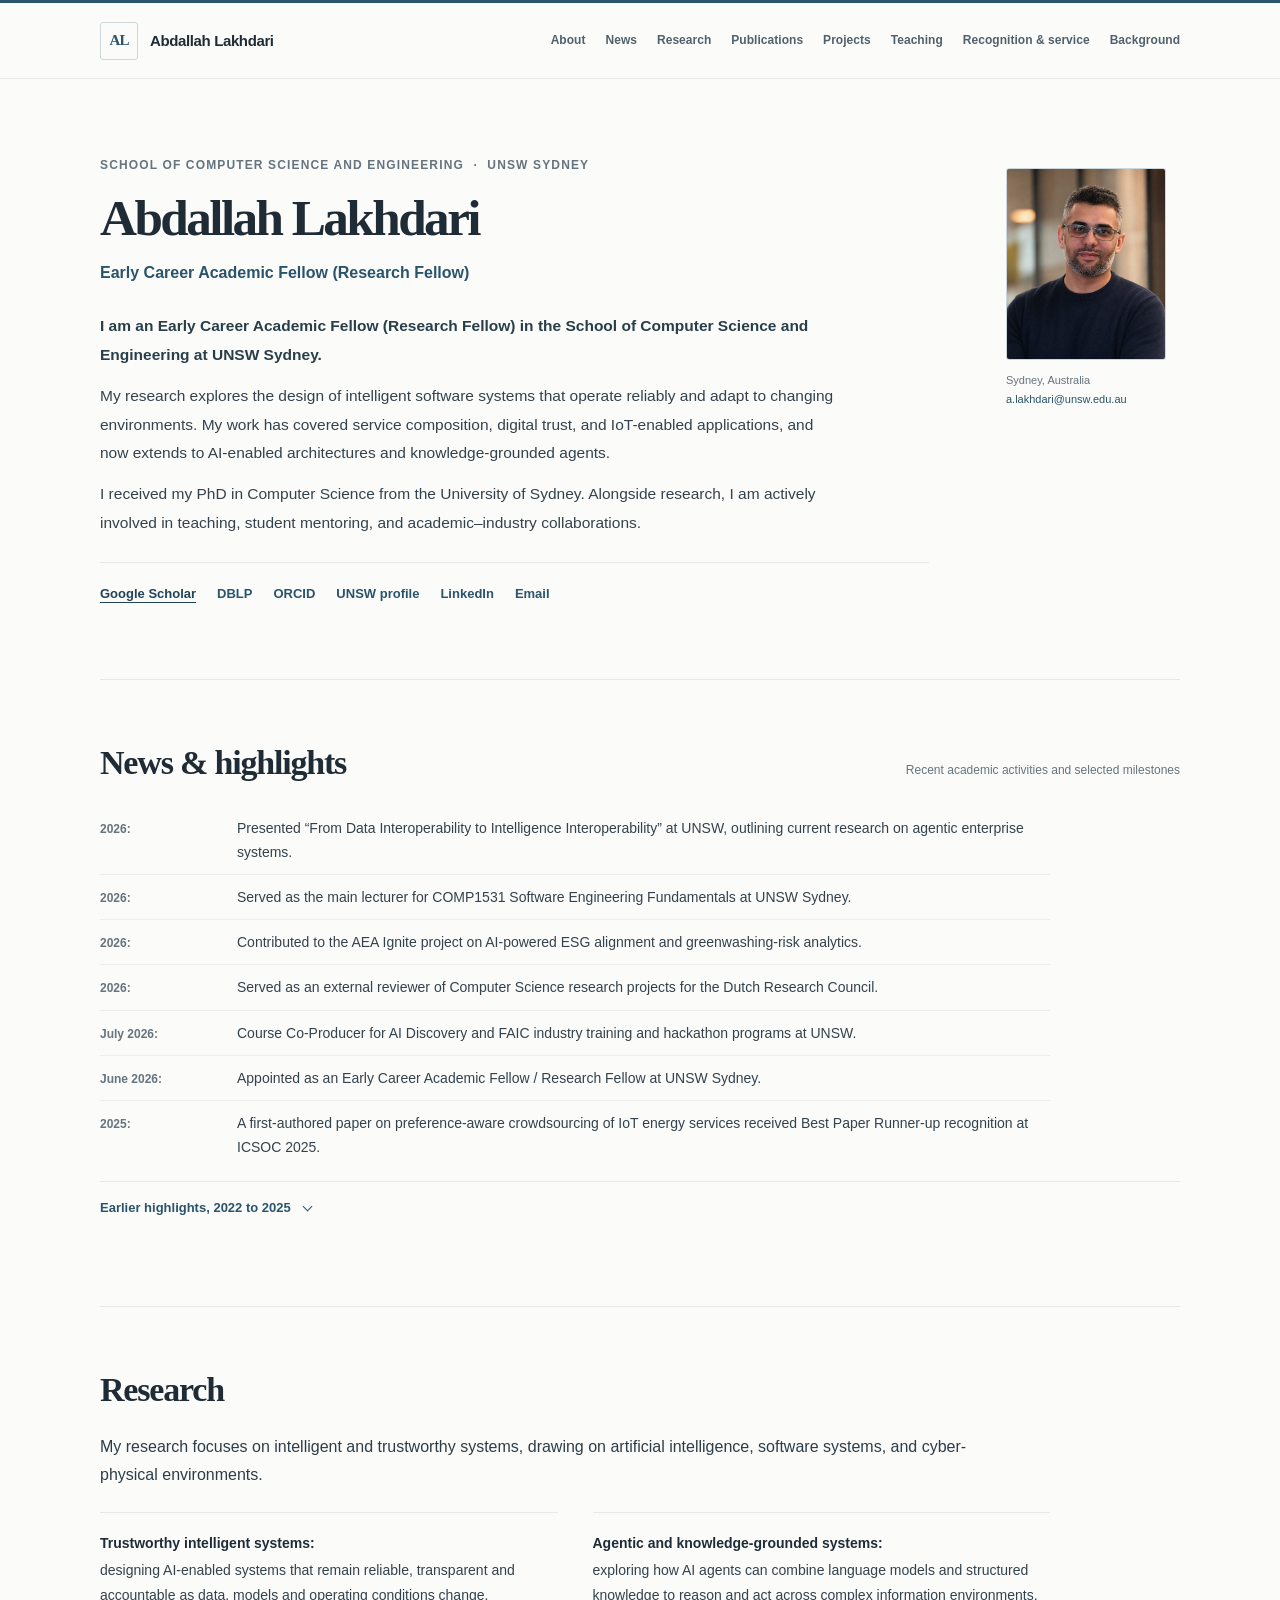
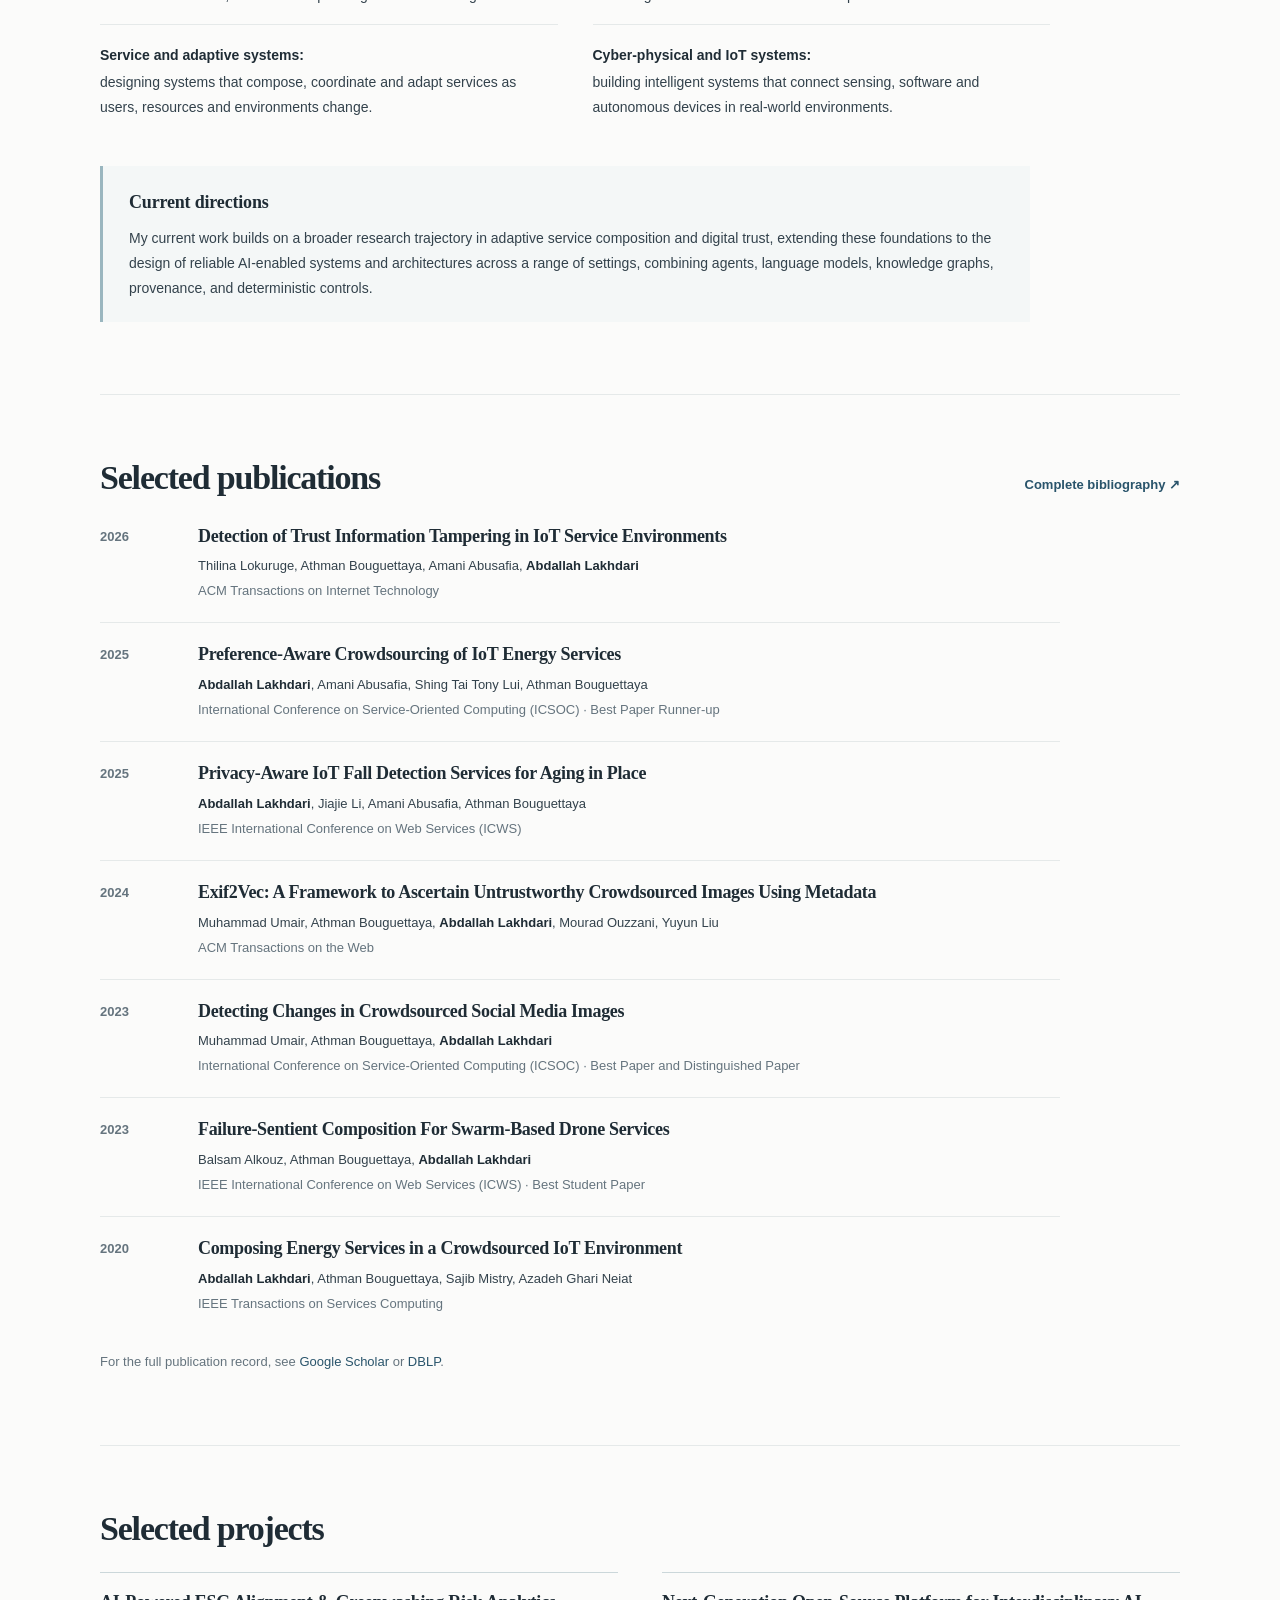
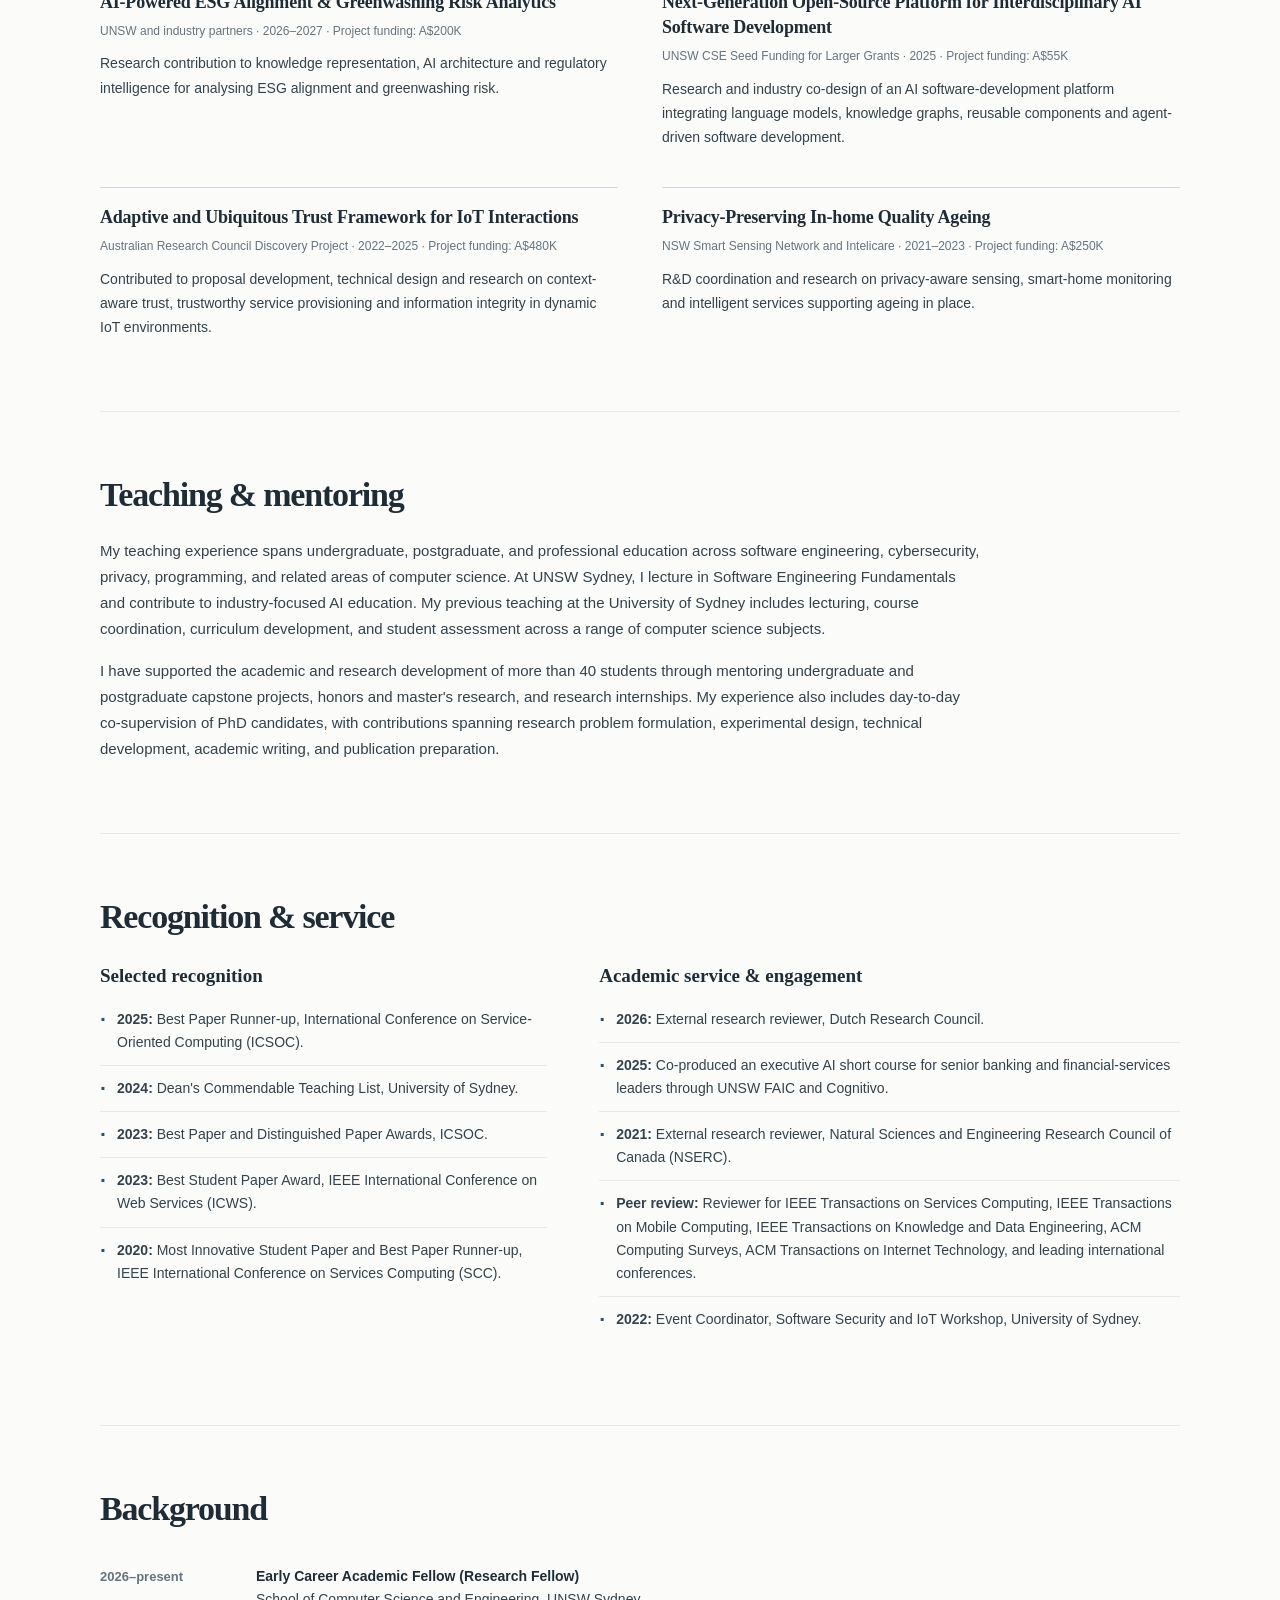
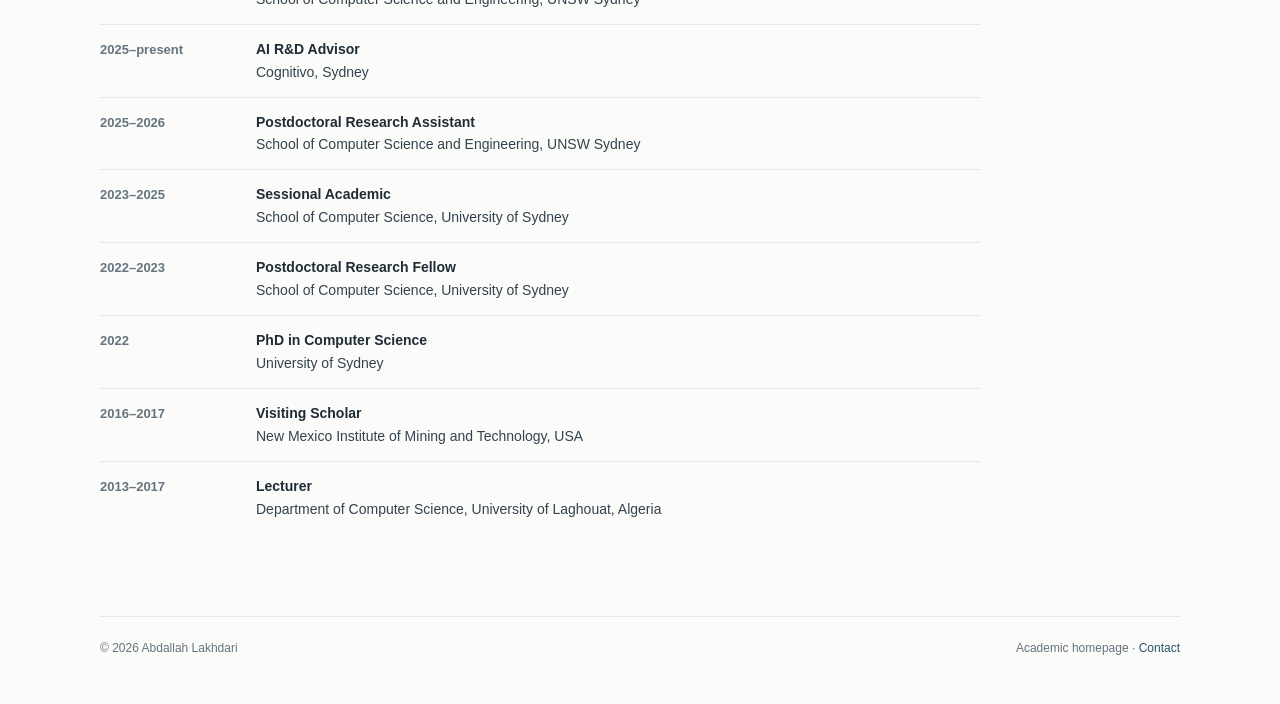
==== commit 24e694ce: "Add files via upload" ====
--- a/index.html
+++ b/index.html
@@ -1,149 +1,200 @@
 <!doctype html>
-
-
 <html lang="en">
 <head>
-<meta charset="utf-8"/>
-<meta content="width=device-width, initial-scale=1" name="viewport"/>
-<meta content="Academic homepage of Abdallah Lakhdari, Early Career Academic Fellow (Research Fellow) at UNSW Sydney. Research on intelligent and trustworthy systems, software and AI-enabled architectures." name="description"/>
-<meta content="#ffffff" name="theme-color"/>
-<meta content="Abdallah Lakhdari — Academic Homepage" property="og:title"/>
-<meta content="Research on intelligent and trustworthy systems, spanning AI, software systems and cyber-physical environments." property="og:description"/>
-<meta content="profile" property="og:type"/>
-<meta content="assets/abdallah-lakhdari.png" property="og:image"/>
-<title>Abdallah Lakhdari</title>
-<link href="styles.css" rel="stylesheet"/>
-<script type="application/ld+json">
+  <meta charset="utf-8">
+  <meta name="viewport" content="width=device-width, initial-scale=1">
+  <meta name="theme-color" content="#fbfbfa">
+  <meta name="description" content="Abdallah Lakhdari is an Early Career Academic Fellow at UNSW Sydney, researching intelligent and trustworthy systems, AI-enabled architectures, service and software systems, and cyber-physical environments.">
+  <meta property="og:title" content="Abdallah Lakhdari | Academic Homepage">
+  <meta property="og:description" content="Research, publications, teaching, projects and academic service of Abdallah Lakhdari, UNSW Sydney.">
+  <meta property="og:type" content="profile">
+  <meta property="og:image" content="assets/abdallah-lakhdari.png">
+  <title>Abdallah Lakhdari | Academic Homepage</title>
+  <link rel="stylesheet" href="styles.css">
+  <script type="application/ld+json">
   {
     "@context":"https://schema.org",
     "@type":"Person",
     "name":"Abdallah Lakhdari",
-    "jobTitle":"Research Fellow",
+    "jobTitle":"Early Career Academic Fellow (Research Fellow)",
     "affiliation":{"@type":"CollegeOrUniversity","name":"UNSW Sydney"},
     "alumniOf":{"@type":"CollegeOrUniversity","name":"The University of Sydney"},
     "email":"mailto:a.lakhdari@unsw.edu.au",
     "sameAs":[
-      "https://www.unsw.edu.au/research/faic/people",
-      "https://dblp.org/pid/189/1450",
-      "https://orcid.org/0000-0001-8005-1534",
-      "https://au.linkedin.com/in/abdallah-lakhdari23"
+       "https://tinyurl.com/abdscholar",
+       "https://dblp.org/pid/189/1450",
+       "https://orcid.org/0000-0001-8005-1534",
+       "https://www.unsw.edu.au/research/faic/people",
+       "https://au.linkedin.com/in/abdallah-lakhdari23"
     ]
   }
   </script>
 </head>
 <body>
-<a class="skip" href="#main">Skip to content</a>
-<header class="mobile-header">
-<a href="#top">Abdallah Lakhdari</a>
-<button aria-controls="mobileNav" aria-expanded="false" id="menuButton">Menu</button>
-</header>
-<nav aria-label="Mobile navigation" class="mobile-nav" id="mobileNav"><a href="#about">About</a><a href="#news">News</a><a href="#research">Research</a><a href="#publications">Publications</a><a href="#projects">Projects</a><a href="#teaching">Teaching</a><a href="#service">Recognition &amp; service</a><a href="#background">Background</a></nav>
-<div class="page" id="top">
-<aside aria-label="Profile" class="sidebar">
-<img alt="Abdallah Lakhdari" class="profile-photo" src="assets/abdallah-lakhdari.png"/>
-<h1>Abdallah Lakhdari</h1>
-<p class="role">Research Fellow</p>
-<p class="affiliation">School of Computer Science and Engineering<br/>UNSW Sydney</p>
-<p class="location">Sydney, Australia</p>
-<div class="sidebar-links">
-<a href="mailto:a.lakhdari@unsw.edu.au">Email</a>
-<a href="https://dblp.org/pid/189/1450" rel="noopener" target="_blank">DBLP</a>
-<a href="https://orcid.org/0000-0001-8005-1534" rel="noopener" target="_blank">ORCID</a>
-<a href="https://www.unsw.edu.au/research/faic/people" rel="noopener" target="_blank">UNSW profile</a>
-<a href="https://au.linkedin.com/in/abdallah-lakhdari23" rel="noopener" target="_blank">LinkedIn</a>
-</div>
-<nav aria-label="Page navigation" class="desktop-nav">
-<a href="#about">About</a>
+<a class="skip-link" href="#main">Skip to main content</a>
+<div class="site-top-line" aria-hidden="true"></div>
+<header class="site-header" id="top">
+  <div class="header-inner container">
+    <a href="#top" class="wordmark" aria-label="Abdallah Lakhdari, top of page">
+      <span class="wordmark-monogram" aria-hidden="true">AL</span><span class="wordmark-name">Abdallah Lakhdari</span>
+    </a>
+    <button class="menu-toggle" id="menuButton" type="button" aria-expanded="false" aria-controls="siteNav" aria-label="Open navigation">Menu <span class="menu-bars" aria-hidden="true"></span></button>
+    <nav class="site-nav" id="siteNav" aria-label="Main navigation"><a href="#about">About</a>
 <a href="#news">News</a>
 <a href="#research">Research</a>
 <a href="#publications">Publications</a>
 <a href="#projects">Projects</a>
 <a href="#teaching">Teaching</a>
-<a href="#service">Recognition &amp; service</a>
-<a href="#background">Background</a>
-</nav>
-</aside>
-<main class="content" id="main">
-<section class="hero section first-section" id="about">
-<h2>About</h2>
-<p class="lead">I am an Early Career Academic Fellow (Research Fellow) in the School of Computer Science and Engineering at UNSW Sydney.</p>
-<p>My research explores the design of intelligent software systems that operate reliably and adapt to changing environments. My work has covered service composition, digital trust, and IoT-enabled applications, and now extends to AI-enabled architectures and knowledge-grounded agents.</p>
-<p>I received my PhD in Computer Science from the University of Sydney. Alongside research, I am actively involved in teaching, student mentoring, and academic–industry collaborations.</p>
-<p class="quick-links"><a href="https://dblp.org/pid/189/1450" rel="noopener" target="_blank">Publications</a> · <a href="mailto:a.lakhdari@unsw.edu.au">Email</a></p>
-</section>
-<section class="section" id="news">
-<div class="section-heading"><h2>News &amp; highlights</h2></div>
-<div class="news-list"><article><time datetime="2026">2026:</time><p>Presented “From Data Interoperability to Intelligence Interoperability” at UNSW, outlining current research on agentic enterprise systems.</p></article><article><time datetime="2026">2026:</time><p>Served as the main lecturer for COMP1531 Software Engineering Fundamentals at UNSW Sydney.</p></article><article><time datetime="2026">2026:</time><p>Contributed to the AEA Ignite project on AI-powered ESG alignment and greenwashing-risk analytics.</p></article><article><time datetime="2026">2026:</time><p>Served as an external reviewer of Computer Science research projects for the Dutch Research Council.</p></article><article><time datetime="2026-07">July 2026:</time><p>Course Co-Producer for AI Discovery and FAIC industry training and hackathon programs at UNSW.</p></article><article><time datetime="2026-06">June 2026:</time><p>Appointed as an Early Career Academic Fellow / Research Fellow at UNSW Sydney.</p></article><article><time datetime="2025">2025:</time><p>A first-authored paper on preference-aware crowdsourcing of IoT energy services received Best Paper Runner-up recognition at ICSOC 2025.</p></article><article><time datetime="2025-11">November 2025:</time><p>Co-produced an executive AI short course for senior banking and financial-services leaders through UNSW FAIC and Cognitivo.</p></article><article><time datetime="2025-08">August 2025:</time><p>Contributed to a UNSW CSE seed-funded project on next-generation open-source platforms for interdisciplinary AI software development.</p></article><article><time datetime="2025-07">July 2025:</time><p>Began serving as AI R&amp;D Advisor at Cognitivo, contributing to trustworthy AI, knowledge-grounded systems and research translation.</p></article><article><time datetime="2025-07">July 2025:</time><p>Appointed as a Postdoctoral Research Assistant at UNSW Sydney.</p></article></div>
-<details class="news-archive"><summary>Earlier highlights (2022–2024)</summary><div class="news-list"><article><time datetime="2024-06">June 2024:</time><p>Contributed to COMP9120 Database Management Systems as part of the teaching team, with the teaching recognised on the University of Sydney Dean’s Commendable Teaching List.</p></article><article><time datetime="2023-12">December 2023:</time><p>Developed and coordinated teaching for the fully online postgraduate course Data Privacy: Theory and Practice within the University of Sydney’s online cybersecurity program.</p></article><article><time datetime="2023-12">December 2023:</time><p>A co-authored paper received both the Best Paper Award and Distinguished Paper Award at the International Conference on Service-Oriented Computing (ICSOC 2023) in Rome, Italy.</p></article><article><time datetime="2023-07">July 2023:</time><p>A co-authored paper received the Best Student Paper Award at IEEE ICWS 2023 in Chicago, USA.</p></article><article><time datetime="2023-05">May 2023:</time><p>Delivered an invited talk at the MIT School of Architecture and Planning on leveraging IoT data for urban planning.</p></article><article><time datetime="2023-05">May 2023:</time><p>Graduated with a PhD in Computer Science from the University of Sydney.</p></article><article><time datetime="2022-08">August 2022:</time><p>Delivered an invited talk at UTS on AI-enabled approaches for privacy-preserving in-home quality ageing.</p></article><article><time datetime="2022-06">June 2022:</time><p>Led proposal development and project coordination for a University of Sydney Sensor Cloud Services Laboratory internal grant.</p></article><article><time datetime="2022-01">January 2022:</time><p>Supported proposal development, technical design and research for the ARC Discovery Project on adaptive and ubiquitous trust for IoT interactions.</p></article><article><time datetime="2022-01">January 2022:</time><p>Joined the University of Sydney as a Postdoctoral Research Fellow in Computer Science.</p></article></div></details>
-</section>
-<section class="section" id="research">
-<div class="section-heading"><h2>Research</h2></div>
-<p>My research focuses on intelligent and trustworthy systems, drawing on artificial intelligence, software systems, and cyber-physical environments.</p>
-<ul class="interest-list">
-<li><strong>Trustworthy intelligent systems:</strong> designing AI-enabled systems that remain reliable, transparent and accountable as data, models and operating conditions change.</li>
-<li><strong>Agentic and knowledge-grounded systems:</strong> exploring how AI agents can combine language models and structured knowledge to reason and act across complex information environments.</li>
-<li><strong>Service and adaptive systems:</strong> designing systems that compose, coordinate and adapt services as users, resources and environments change.</li>
-<li><strong>Cyber-physical and IoT systems:</strong> building intelligent systems that connect sensing, software and autonomous devices in real-world environments.</li>
-</ul>
-<div class="subsection"><h3>Current directions</h3>
-<p>My current work builds on a broader research trajectory in adaptive service composition and digital trust, extending these foundations to the design of reliable AI-enabled systems and architectures across a range of settings, combining agents, language models, knowledge graphs, provenance, and deterministic controls.</p>
-</div>
-</section>
-<section class="section" id="publications">
-<div class="section-heading publications-heading"><h2>Selected publications</h2><a href="https://dblp.org/pid/189/1450" rel="noopener" target="_blank">Full publication list →</a></div>
-<div class="pub-list"><article><span class="pub-year">2026</span><div><p class="pub-title">Detection of Trust Information Tampering in IoT Service Environments</p><p>Thilina Lokuruge, Athman Bouguettaya, Amani Abusafia, <strong>Abdallah Lakhdari</strong></p><p class="venue">ACM Transactions on Internet Technology</p></div></article><article><span class="pub-year">2025</span><div><p class="pub-title">Preference-Aware Crowdsourcing of IoT Energy Services</p><p><strong>Abdallah Lakhdari</strong>, Amani Abusafia, Shing Tai Tony Lui, Athman Bouguettaya</p><p class="venue">International Conference on Service-Oriented Computing (ICSOC) · Best Paper Runner-up</p></div></article><article><span class="pub-year">2025</span><div><p class="pub-title">Privacy-Aware IoT Fall Detection Services for Aging in Place</p><p><strong>Abdallah Lakhdari</strong>, Jiajie Li, Amani Abusafia, Athman Bouguettaya</p><p class="venue">IEEE International Conference on Web Services (ICWS)</p></div></article><article><span class="pub-year">2024</span><div><p class="pub-title">Exif2Vec: A Framework to Ascertain Untrustworthy Crowdsourced Images Using Metadata</p><p>Muhammad Umair, Athman Bouguettaya, <strong>Abdallah Lakhdari</strong>, Mourad Ouzzani, Yuyun Liu</p><p class="venue">ACM Transactions on the Web</p></div></article><article><span class="pub-year">2023</span><div><p class="pub-title">Detecting Changes in Crowdsourced Social Media Images</p><p>Muhammad Umair, Athman Bouguettaya, <strong>Abdallah Lakhdari</strong></p><p class="venue">International Conference on Service-Oriented Computing (ICSOC) · Best Paper and Distinguished Paper</p></div></article><article><span class="pub-year">2023</span><div><p class="pub-title">Failure-Sentient Composition For Swarm-Based Drone Services</p><p>Balsam Alkouz, Athman Bouguettaya, <strong>Abdallah Lakhdari</strong></p><p class="venue">IEEE International Conference on Web Services (ICWS) · Best Student Paper</p></div></article><article><span class="pub-year">2020</span><div><p class="pub-title">Composing Energy Services in a Crowdsourced IoT Environment</p><p><strong>Abdallah Lakhdari</strong>, Athman Bouguettaya, Sajib Mistry, Azadeh Ghari Neiat</p><p class="venue">IEEE Transactions on Services Computing</p></div></article></div>
-</section>
-<section class="section" id="projects">
-<div class="section-heading"><h2>Selected projects</h2></div>
-<div class="project-list">
-<article><h3>AI-Powered ESG Alignment &amp; Greenwashing Risk Analytics</h3><p class="meta">UNSW and industry partners · 2026–2027 · Project funding: A$200K</p><p>Research contribution to knowledge representation, AI architecture and regulatory intelligence for analysing ESG alignment and greenwashing risk.</p></article>
-<article><h3>Next-Generation Open-Source Platform for Interdisciplinary AI Software Development</h3><p class="meta">UNSW CSE Seed Funding for Larger Grants · 2025 · Project funding: A$55K</p><p>Research and industry co-design of an AI software-development platform integrating language models, knowledge graphs, reusable components and agent-driven software development.</p></article>
-<article><h3>Adaptive and Ubiquitous Trust Framework for IoT Interactions</h3><p class="meta">Australian Research Council Discovery Project · 2022–2025 · Project funding: A$480K</p><p>Contributed to proposal development, technical design and research on context-aware trust, trustworthy service provisioning and information integrity in dynamic IoT environments.</p></article>
-<article><h3>Privacy-Preserving In-home Quality Ageing</h3><p class="meta">NSW Smart Sensing Network and Intelicare · 2021–2023 · Project funding: A$250K</p><p>R&amp;D coordination and research on privacy-aware sensing, smart-home monitoring and intelligent services supporting ageing in place.</p></article>
-</div>
-</section>
-<section class="section" id="teaching">
-<div class="section-heading"><h2>Teaching &amp; mentoring</h2></div>
-<p>My teaching experience spans undergraduate, postgraduate, and professional education across software engineering, cybersecurity, privacy, programming, and related areas of computer science. At UNSW Sydney, I lecture in Software Engineering Fundamentals and contribute to industry-focused AI education. My previous teaching at the University of Sydney includes lecturing, course coordination, curriculum development, and student assessment across a range of computer science subjects.</p>
-<p>I have supported the academic and research development of more than 40 students through mentoring undergraduate and postgraduate capstone projects, honors and master's research, and research internships. My experience also includes day-to-day co-supervision of PhD candidates, with contributions spanning research problem formulation, experimental design, technical development, academic writing, and publication preparation.</p>
-</section>
-<section class="section" id="service">
-<div class="section-heading"><h2>Recognition &amp; service</h2></div>
-<div class="split-list">
-<div><h3>Selected recognition</h3><ul>
-<li><strong>2025:</strong> Best Paper Runner-up, International Conference on Service-Oriented Computing (ICSOC).</li>
-<li><strong>2024:</strong> Dean's Commendable Teaching List, University of Sydney.</li>
-<li><strong>2023:</strong> Best Paper and Distinguished Paper Awards, ICSOC.</li>
-<li><strong>2023:</strong> Best Student Paper Award, IEEE International Conference on Web Services (ICWS).</li>
-<li><strong>2020:</strong> Most Innovative Student Paper and Best Paper Runner-up, IEEE International Conference on Services Computing (SCC).</li>
-</ul></div>
-<div><h3>Academic service &amp; engagement</h3><ul>
-<li><strong>2026:</strong> External research reviewer, Dutch Research Council.</li>
-<li><strong>2025:</strong> Co-produced an executive AI short course for senior banking and financial-services leaders through UNSW FAIC and Cognitivo.</li>
-<li><strong>2021:</strong> External research reviewer, Natural Sciences and Engineering Research Council of Canada (NSERC).</li>
-<li><strong>Peer review:</strong> Reviewer for IEEE Transactions on Services Computing, IEEE Transactions on Mobile Computing, IEEE Transactions on Knowledge and Data Engineering, ACM Computing Surveys, ACM Transactions on Internet Technology, and leading international conferences.</li>
-<li><strong>2022:</strong> Event Coordinator, Software Security and IoT Workshop, University of Sydney.</li>
-</ul></div>
-</div>
-</section>
-<section class="section" id="background">
-<div class="section-heading"><h2>Background</h2></div>
-<div class="timeline">
-<article><span>2026–present</span><div><strong>Early Career Academic Fellow (Research Fellow)</strong><br/>School of Computer Science and Engineering, UNSW Sydney</div></article>
-<article><span>2025–present</span><div><strong>AI R&amp;D Advisor</strong><br/>Cognitivo, Sydney</div></article>
-<article><span>2025–2026</span><div><strong>Postdoctoral Research Assistant</strong><br/>School of Computer Science and Engineering, UNSW Sydney</div></article>
-<article><span>2023–2025</span><div><strong>Sessional Academic</strong><br/>School of Computer Science, University of Sydney</div></article>
-<article><span>2022–2023</span><div><strong>Postdoctoral Research Fellow</strong><br/>School of Computer Science, University of Sydney</div></article>
-<article><span>2022</span><div><strong>PhD in Computer Science</strong><br/>University of Sydney</div></article>
-<article><span>2016–2017</span><div><strong>Visiting Scholar</strong><br/>New Mexico Institute of Mining and Technology, USA</div></article>
-<article><span>2013–2017</span><div><strong>Lecturer</strong><br/>Department of Computer Science, University of Laghouat, Algeria</div></article>
-</div>
-</section>
-<footer>
-<p>© <span id="year"></span> Abdallah Lakhdari · <a href="mailto:a.lakhdari@unsw.edu.au">a.lakhdari@unsw.edu.au</a></p>
-</footer>
+<a href="#service">Recognition & service</a>
+<a href="#background">Background</a></nav>
+  </div>
+</header>
+<main id="main" class="site-main container">
+  <section class="hero" id="about" aria-labelledby="name-title">
+    <div class="hero-copy">
+      <p class="hero-affiliation">School of Computer Science and Engineering <span class="mid-dot" aria-hidden="true">·</span> UNSW Sydney</p>
+      <h1 id="name-title">Abdallah Lakhdari</h1>
+      <p class="hero-role">Early Career Academic Fellow (Research Fellow)</p>
+      <div class="hero-body"><p class="lead">I am an Early Career Academic Fellow (Research Fellow) in the School of Computer Science and Engineering at UNSW Sydney.</p><p>My research explores the design of intelligent software systems that operate reliably and adapt to changing environments. My work has covered service composition, digital trust, and IoT-enabled applications, and now extends to AI-enabled architectures and knowledge-grounded agents.</p><p>I received my PhD in Computer Science from the University of Sydney. Alongside research, I am actively involved in teaching, student mentoring, and academic–industry collaborations.</p></div>
+      <nav aria-label="Academic and professional profiles" class="profile-links">
+        <a class="profile-primary" href="https://tinyurl.com/abdscholar" target="_blank" rel="noopener noreferrer">Google Scholar</a>
+        <a href="https://dblp.org/pid/189/1450" target="_blank" rel="noopener noreferrer">DBLP</a>
+        <a href="https://orcid.org/0000-0001-8005-1534" target="_blank" rel="noopener noreferrer">ORCID</a>
+        <a href="https://www.unsw.edu.au/research/faic/people" target="_blank" rel="noopener noreferrer">UNSW profile</a>
+        <a href="https://au.linkedin.com/in/abdallah-lakhdari23" target="_blank" rel="noopener noreferrer">LinkedIn</a>
+        <a href="mailto:a.lakhdari@unsw.edu.au">Email</a>
+      </nav>
+    </div>
+    <aside class="hero-aside" aria-label="Portrait and contact">
+      <img class="portrait" src="assets/abdallah-lakhdari.png" alt="Portrait of Abdallah Lakhdari" width="160" height="192" fetchpriority="high">
+      <div class="portrait-caption"><span>Sydney, Australia</span><a href="mailto:a.lakhdari@unsw.edu.au">a.lakhdari@unsw.edu.au</a></div>
+    </aside>
+  </section>
+
+  <section class="section" id="news" aria-labelledby="news-title">
+    <div class="section-heading"><h2 id="news-title">News &amp; highlights</h2><p>Recent academic activities and selected milestones</p></div>
+    <ol class="news-list"><li class="news-item"><time datetime="2026">2026:</time><div class="news-item-text">Presented “From Data Interoperability to Intelligence Interoperability” at UNSW, outlining current research on agentic enterprise systems.</div></li>
+<li class="news-item"><time datetime="2026">2026:</time><div class="news-item-text">Served as the main lecturer for COMP1531 Software Engineering Fundamentals at UNSW Sydney.</div></li>
+<li class="news-item"><time datetime="2026">2026:</time><div class="news-item-text">Contributed to the AEA Ignite project on AI-powered ESG alignment and greenwashing-risk analytics.</div></li>
+<li class="news-item"><time datetime="2026">2026:</time><div class="news-item-text">Served as an external reviewer of Computer Science research projects for the Dutch Research Council.</div></li>
+<li class="news-item"><time datetime="2026-07">July 2026:</time><div class="news-item-text">Course Co-Producer for AI Discovery and FAIC industry training and hackathon programs at UNSW.</div></li>
+<li class="news-item"><time datetime="2026-06">June 2026:</time><div class="news-item-text">Appointed as an Early Career Academic Fellow / Research Fellow at UNSW Sydney.</div></li>
+<li class="news-item"><time datetime="2025">2025:</time><div class="news-item-text">A first-authored paper on preference-aware crowdsourcing of IoT energy services received Best Paper Runner-up recognition at ICSOC 2025.</div></li></ol>
+    <details class="archive"><summary>Earlier highlights, 2022 to 2025 <span class="chevron" aria-hidden="true"></span></summary><ol class="news-list archive-list"><li class="news-item"><time datetime="2025-11">November 2025:</time><div class="news-item-text">Co-produced an executive AI short course for senior banking and financial-services leaders through UNSW FAIC and Cognitivo.</div></li>
+<li class="news-item"><time datetime="2025-08">August 2025:</time><div class="news-item-text">Contributed to a UNSW CSE seed-funded project on next-generation open-source platforms for interdisciplinary AI software development.</div></li>
+<li class="news-item"><time datetime="2025-07">July 2025:</time><div class="news-item-text">Began serving as AI R&amp;D Advisor at Cognitivo, contributing to trustworthy AI, knowledge-grounded systems and research translation.</div></li>
+<li class="news-item"><time datetime="2025-07">July 2025:</time><div class="news-item-text">Appointed as a Postdoctoral Research Assistant at UNSW Sydney.</div></li>
+<li class="news-item"><time datetime="2024-06">June 2024:</time><div class="news-item-text">Contributed to COMP9120 Database Management Systems as part of the teaching team, with the teaching recognised on the University of Sydney Dean’s Commendable Teaching List.</div></li>
+<li class="news-item"><time datetime="2023-12">December 2023:</time><div class="news-item-text">Developed and coordinated teaching for the fully online postgraduate course Data Privacy: Theory and Practice within the University of Sydney’s online cybersecurity program.</div></li>
+<li class="news-item"><time datetime="2023-12">December 2023:</time><div class="news-item-text">A co-authored paper received both the Best Paper Award and Distinguished Paper Award at the International Conference on Service-Oriented Computing (ICSOC 2023) in Rome, Italy.</div></li>
+<li class="news-item"><time datetime="2023-07">July 2023:</time><div class="news-item-text">A co-authored paper received the Best Student Paper Award at IEEE ICWS 2023 in Chicago, USA.</div></li>
+<li class="news-item"><time datetime="2023-05">May 2023:</time><div class="news-item-text">Delivered an invited talk at the MIT School of Architecture and Planning on leveraging IoT data for urban planning.</div></li>
+<li class="news-item"><time datetime="2023-05">May 2023:</time><div class="news-item-text">Graduated with a PhD in Computer Science from the University of Sydney.</div></li>
+<li class="news-item"><time datetime="2022-08">August 2022:</time><div class="news-item-text">Delivered an invited talk at UTS on AI-enabled approaches for privacy-preserving in-home quality ageing.</div></li>
+<li class="news-item"><time datetime="2022-06">June 2022:</time><div class="news-item-text">Led proposal development and project coordination for a University of Sydney Sensor Cloud Services Laboratory internal grant.</div></li>
+<li class="news-item"><time datetime="2022-01">January 2022:</time><div class="news-item-text">Supported proposal development, technical design and research for the ARC Discovery Project on adaptive and ubiquitous trust for IoT interactions.</div></li>
+<li class="news-item"><time datetime="2022-01">January 2022:</time><div class="news-item-text">Joined the University of Sydney as a Postdoctoral Research Fellow in Computer Science.</div></li></ol></details>
+  </section>
+
+  <section class="section" id="research" aria-labelledby="research-title">
+    <div class="section-heading"><h2 id="research-title">Research</h2></div>
+    <p class="section-lead">My research focuses on intelligent and trustworthy systems, drawing on artificial intelligence, software systems, and cyber-physical environments.</p>
+    <ul class="research-themes"><li><strong>Trustworthy intelligent systems:</strong> designing AI-enabled systems that remain reliable, transparent and accountable as data, models and operating conditions change.</li><li><strong>Agentic and knowledge-grounded systems:</strong> exploring how AI agents can combine language models and structured knowledge to reason and act across complex information environments.</li><li><strong>Service and adaptive systems:</strong> designing systems that compose, coordinate and adapt services as users, resources and environments change.</li><li><strong>Cyber-physical and IoT systems:</strong> building intelligent systems that connect sensing, software and autonomous devices in real-world environments.</li></ul>
+    <div class="current-directions"><h3>Current directions</h3><p>My current work builds on a broader research trajectory in adaptive service composition and digital trust, extending these foundations to the design of reliable AI-enabled systems and architectures across a range of settings, combining agents, language models, knowledge graphs, provenance, and deterministic controls.</p></div>
+  </section>
+
+  <section class="section" id="publications" aria-labelledby="publications-title">
+    <div class="section-heading has-action"><h2 id="publications-title">Selected publications</h2><a href="https://dblp.org/pid/189/1450" target="_blank" rel="noopener noreferrer">Complete bibliography <span aria-hidden="true">↗</span></a></div>
+    <div class="publication-list"><article class="publication">
+        <div class="publication-year">2026</div>
+        <div class="publication-main">
+          <h3>Detection of Trust Information Tampering in IoT Service Environments</h3>
+          <p class="pub-authors">Thilina Lokuruge, Athman Bouguettaya, Amani Abusafia, <strong>Abdallah Lakhdari</strong></p>
+          <p class="pub-venue">ACM Transactions on Internet Technology</p>
+        </div>
+    </article><article class="publication">
+        <div class="publication-year">2025</div>
+        <div class="publication-main">
+          <h3>Preference-Aware Crowdsourcing of IoT Energy Services</h3>
+          <p class="pub-authors"><strong>Abdallah Lakhdari</strong>, Amani Abusafia, Shing Tai Tony Lui, Athman Bouguettaya</p>
+          <p class="pub-venue">International Conference on Service-Oriented Computing (ICSOC) · Best Paper Runner-up</p>
+        </div>
+    </article><article class="publication">
+        <div class="publication-year">2025</div>
+        <div class="publication-main">
+          <h3>Privacy-Aware IoT Fall Detection Services for Aging in Place</h3>
+          <p class="pub-authors"><strong>Abdallah Lakhdari</strong>, Jiajie Li, Amani Abusafia, Athman Bouguettaya</p>
+          <p class="pub-venue">IEEE International Conference on Web Services (ICWS)</p>
+        </div>
+    </article><article class="publication">
+        <div class="publication-year">2024</div>
+        <div class="publication-main">
+          <h3>Exif2Vec: A Framework to Ascertain Untrustworthy Crowdsourced Images Using Metadata</h3>
+          <p class="pub-authors">Muhammad Umair, Athman Bouguettaya, <strong>Abdallah Lakhdari</strong>, Mourad Ouzzani, Yuyun Liu</p>
+          <p class="pub-venue">ACM Transactions on the Web</p>
+        </div>
+    </article><article class="publication">
+        <div class="publication-year">2023</div>
+        <div class="publication-main">
+          <h3>Detecting Changes in Crowdsourced Social Media Images</h3>
+          <p class="pub-authors">Muhammad Umair, Athman Bouguettaya, <strong>Abdallah Lakhdari</strong></p>
+          <p class="pub-venue">International Conference on Service-Oriented Computing (ICSOC) · Best Paper and Distinguished Paper</p>
+        </div>
+    </article><article class="publication">
+        <div class="publication-year">2023</div>
+        <div class="publication-main">
+          <h3>Failure-Sentient Composition For Swarm-Based Drone Services</h3>
+          <p class="pub-authors">Balsam Alkouz, Athman Bouguettaya, <strong>Abdallah Lakhdari</strong></p>
+          <p class="pub-venue">IEEE International Conference on Web Services (ICWS) · Best Student Paper</p>
+        </div>
+    </article><article class="publication">
+        <div class="publication-year">2020</div>
+        <div class="publication-main">
+          <h3>Composing Energy Services in a Crowdsourced IoT Environment</h3>
+          <p class="pub-authors"><strong>Abdallah Lakhdari</strong>, Athman Bouguettaya, Sajib Mistry, Azadeh Ghari Neiat</p>
+          <p class="pub-venue">IEEE Transactions on Services Computing</p>
+        </div>
+    </article></div>
+    <p class="section-footnote">For the full publication record, see <a href="https://tinyurl.com/abdscholar" target="_blank" rel="noopener noreferrer">Google Scholar</a> or <a href="https://dblp.org/pid/189/1450" target="_blank" rel="noopener noreferrer">DBLP</a>.</p>
+  </section>
+
+  <section class="section" id="projects" aria-labelledby="projects-title">
+    <div class="section-heading"><h2 id="projects-title">Selected projects</h2></div>
+    <div class="project-grid"><article class="project">
+        <h3>AI-Powered ESG Alignment &amp; Greenwashing Risk Analytics</h3>
+        <p class="project-meta">UNSW and industry partners · 2026–2027 · Project funding: A$200K</p>
+        <p class="project-description">Research contribution to knowledge representation, AI architecture and regulatory intelligence for analysing ESG alignment and greenwashing risk.</p>
+    </article><article class="project">
+        <h3>Next-Generation Open-Source Platform for Interdisciplinary AI Software Development</h3>
+        <p class="project-meta">UNSW CSE Seed Funding for Larger Grants · 2025 · Project funding: A$55K</p>
+        <p class="project-description">Research and industry co-design of an AI software-development platform integrating language models, knowledge graphs, reusable components and agent-driven software development.</p>
+    </article><article class="project">
+        <h3>Adaptive and Ubiquitous Trust Framework for IoT Interactions</h3>
+        <p class="project-meta">Australian Research Council Discovery Project · 2022–2025 · Project funding: A$480K</p>
+        <p class="project-description">Contributed to proposal development, technical design and research on context-aware trust, trustworthy service provisioning and information integrity in dynamic IoT environments.</p>
+    </article><article class="project">
+        <h3>Privacy-Preserving In-home Quality Ageing</h3>
+        <p class="project-meta">NSW Smart Sensing Network and Intelicare · 2021–2023 · Project funding: A$250K</p>
+        <p class="project-description">R&amp;D coordination and research on privacy-aware sensing, smart-home monitoring and intelligent services supporting ageing in place.</p>
+    </article></div>
+  </section>
+
+  <section class="section" id="teaching" aria-labelledby="teaching-title">
+    <div class="section-heading"><h2 id="teaching-title">Teaching &amp; mentoring</h2></div>
+    <div class="prose-block"><p>My teaching experience spans undergraduate, postgraduate, and professional education across software engineering, cybersecurity, privacy, programming, and related areas of computer science. At UNSW Sydney, I lecture in Software Engineering Fundamentals and contribute to industry-focused AI education. My previous teaching at the University of Sydney includes lecturing, course coordination, curriculum development, and student assessment across a range of computer science subjects.</p><p>I have supported the academic and research development of more than 40 students through mentoring undergraduate and postgraduate capstone projects, honors and master's research, and research internships. My experience also includes day-to-day co-supervision of PhD candidates, with contributions spanning research problem formulation, experimental design, technical development, academic writing, and publication preparation.</p></div>
+  </section>
+
+  <section class="section" id="service" aria-labelledby="service-title">
+    <div class="section-heading"><h2 id="service-title">Recognition &amp; service</h2></div>
+    <div class="service-grid"><div class="service-column"><h3>Selected recognition</h3><ul><li><strong>2025:</strong> Best Paper Runner-up, International Conference on Service-Oriented Computing (ICSOC).</li><li><strong>2024:</strong> Dean's Commendable Teaching List, University of Sydney.</li><li><strong>2023:</strong> Best Paper and Distinguished Paper Awards, ICSOC.</li><li><strong>2023:</strong> Best Student Paper Award, IEEE International Conference on Web Services (ICWS).</li><li><strong>2020:</strong> Most Innovative Student Paper and Best Paper Runner-up, IEEE International Conference on Services Computing (SCC).</li></ul></div><div class="service-column"><h3>Academic service &amp; engagement</h3><ul><li><strong>2026:</strong> External research reviewer, Dutch Research Council.</li><li><strong>2025:</strong> Co-produced an executive AI short course for senior banking and financial-services leaders through UNSW FAIC and Cognitivo.</li><li><strong>2021:</strong> External research reviewer, Natural Sciences and Engineering Research Council of Canada (NSERC).</li><li><strong>Peer review:</strong> Reviewer for IEEE Transactions on Services Computing, IEEE Transactions on Mobile Computing, IEEE Transactions on Knowledge and Data Engineering, ACM Computing Surveys, ACM Transactions on Internet Technology, and leading international conferences.</li><li><strong>2022:</strong> Event Coordinator, Software Security and IoT Workshop, University of Sydney.</li></ul></div></div>
+  </section>
+
+  <section class="section" id="background" aria-labelledby="background-title">
+    <div class="section-heading"><h2 id="background-title">Background</h2></div>
+    <ol class="timeline"><li class="timeline-item"><span class="timeline-when">2026–present</span><div class="timeline-description"><strong>Early Career Academic Fellow (Research Fellow)</strong><br/>School of Computer Science and Engineering, UNSW Sydney</div></li><li class="timeline-item"><span class="timeline-when">2025–present</span><div class="timeline-description"><strong>AI R&amp;D Advisor</strong><br/>Cognitivo, Sydney</div></li><li class="timeline-item"><span class="timeline-when">2025–2026</span><div class="timeline-description"><strong>Postdoctoral Research Assistant</strong><br/>School of Computer Science and Engineering, UNSW Sydney</div></li><li class="timeline-item"><span class="timeline-when">2023–2025</span><div class="timeline-description"><strong>Sessional Academic</strong><br/>School of Computer Science, University of Sydney</div></li><li class="timeline-item"><span class="timeline-when">2022–2023</span><div class="timeline-description"><strong>Postdoctoral Research Fellow</strong><br/>School of Computer Science, University of Sydney</div></li><li class="timeline-item"><span class="timeline-when">2022</span><div class="timeline-description"><strong>PhD in Computer Science</strong><br/>University of Sydney</div></li><li class="timeline-item"><span class="timeline-when">2016–2017</span><div class="timeline-description"><strong>Visiting Scholar</strong><br/>New Mexico Institute of Mining and Technology, USA</div></li><li class="timeline-item"><span class="timeline-when">2013–2017</span><div class="timeline-description"><strong>Lecturer</strong><br/>Department of Computer Science, University of Laghouat, Algeria</div></li></ol>
+  </section>
+  <footer class="site-footer"><span>© <span id="year">2026</span> Abdallah Lakhdari</span><span>Academic homepage <span aria-hidden="true">·</span> <a href="mailto:a.lakhdari@unsw.edu.au">Contact</a></span></footer>
 </main>
-</div>
 <script src="script.js"></script>
 </body>
-</html>
+</html>
--- a/styles.css
+++ b/styles.css
@@ -1,42 +1,175 @@
-:root{
-  --ink:#202124;
-  --muted:#666b73;
-  --link:#205493;
-  --line:#e4e6e8;
-  --soft:#f7f8f9;
-  --max:1120px;
-  --sidebar:225px;
+/* Abdallah Lakhdari | Editorial Academic layout
+   Plain HTML/CSS, built for editing in Pinegrow and publishing on GitHub Pages.
+   No external CSS/JS dependencies and no tracking. */
+:root {
+  --bg: #fbfbfa;
+  --surface: #ffffff;
+  --ink: #1f2c35;
+  --text: #33424c;
+  --muted: #65747e;
+  --accent: #29546b;
+  --accent-strong: #204357;
+  --border: #e5e9e9;
+  --border-dark: #cbd7da;
+  --soft: #f4f7f7;
+  --wrap: 1080px;
+  --reading: 880px;
 }
-*{box-sizing:border-box}
-html{scroll-behavior:smooth}
-body{margin:0;background:#fff;color:var(--ink);font-family:-apple-system,BlinkMacSystemFont,"Segoe UI",Roboto,Helvetica,Arial,sans-serif;font-size:16px;line-height:1.62}
-a{color:var(--link);text-decoration:none}
-a:hover{text-decoration:underline}
-.skip{position:absolute;left:-9999px}.skip:focus{left:12px;top:12px;background:#fff;border:1px solid var(--line);padding:8px 10px;z-index:100}
-.page{width:min(var(--max),calc(100% - 44px));margin:0 auto;display:grid;grid-template-columns:var(--sidebar) minmax(0,1fr);gap:72px;padding:58px 0 28px}
-.sidebar{position:sticky;top:36px;align-self:start}
-.profile-photo{display:block;width:154px;height:154px;object-fit:cover;object-position:center 26%;border-radius:5px;margin:0 0 22px;border:1px solid #e2e4e7}
-.sidebar h1{font-family:Georgia,"Times New Roman",serif;font-size:1.68rem;line-height:1.14;margin:0 0 8px;font-weight:700}
-.role{font-weight:650;margin:0 0 2px}.affiliation,.location{font-size:.91rem;color:#50545a;margin:0 0 8px}.location{color:var(--muted);margin-bottom:17px}
-.sidebar-links{display:flex;flex-wrap:wrap;gap:4px 12px;font-size:.9rem;margin:0 0 30px}.sidebar-links a{white-space:nowrap}
-.desktop-nav{display:flex;flex-direction:column;gap:6px;padding-top:19px;border-top:1px solid var(--line);font-size:.9rem}.desktop-nav a{color:#555b63}.desktop-nav a:hover{color:var(--link);text-decoration:none}
-.content{min-width:0;max-width:790px}.section{padding:48px 0;border-bottom:1px solid var(--line);scroll-margin-top:28px}.first-section{padding-top:2px}.section h2{font-family:Georgia,"Times New Roman",serif;font-size:1.7rem;line-height:1.2;margin:0 0 20px}.section-heading{display:flex;align-items:baseline;justify-content:space-between;gap:22px}.section-heading>a{font-size:.89rem}.kicker{text-transform:uppercase;letter-spacing:.075em;font-size:.75rem;font-weight:700;color:var(--muted);margin:0 0 9px}.lead{font-family:Georgia,"Times New Roman",serif;font-size:1.23rem;line-height:1.62;color:#292b2f;margin:0 0 17px}.hero p:not(.kicker):not(.lead){max-width:760px}.quick-links{font-size:.94rem;margin-top:21px}.news-list article{display:grid;grid-template-columns:115px minmax(0,1fr);gap:18px;padding:11px 0}.news-list time{font-size:.82rem;font-weight:700;color:var(--muted);padding-top:2px}.news-list p{margin:0}.interest-list{padding-left:20px;margin:18px 0 0}.interest-list li{margin:0 0 11px}.subsection{margin-top:28px;padding-top:23px;border-top:1px dashed #d7dade}.subsection h3,.project-list h3,.split-list h3{font-family:Georgia,"Times New Roman",serif;font-size:1.08rem;margin:0 0 7px}.subsection p{margin:0}.publications-heading{margin-bottom:3px}.pub-list article{display:grid;grid-template-columns:51px minmax(0,1fr);gap:15px;padding:17px 0;border-bottom:1px solid #eceeef}.pub-list article:last-child{border-bottom:0}.pub-year{font-size:.8rem;font-weight:650;color:var(--muted);padding-top:3px}.pub-list p{margin:0;font-size:.92rem}.pub-title{font-family:Georgia,"Times New Roman",serif;font-size:1.03rem!important;line-height:1.38;margin-bottom:3px!important;color:#25282c}.venue{color:var(--muted);margin-top:2px!important}.project-list article{padding:0 0 21px;margin:0 0 21px;border-bottom:1px solid #eceeef}.project-list article:last-child{border-bottom:0;margin-bottom:0;padding-bottom:0}.project-list p{margin:5px 0 0}.meta{font-size:.84rem;color:var(--muted)}.split-list{display:grid;grid-template-columns:1fr 1fr;gap:50px}.split-list ul{margin:8px 0 0;padding-left:20px}.split-list li{margin-bottom:7px}.timeline article{display:grid;grid-template-columns:110px minmax(0,1fr);gap:20px;padding:10px 0}.timeline span{font-size:.82rem;color:var(--muted);padding-top:2px}footer{padding:28px 0;color:var(--muted);font-size:.83rem}.mobile-header,.mobile-nav{display:none}
-@media(max-width:850px){
-  .page{grid-template-columns:185px 1fr;gap:42px}.sidebar{top:24px}.profile-photo{width:138px;height:138px}.sidebar h1{font-size:1.48rem}.content{max-width:none}.split-list{grid-template-columns:1fr}
+*, *::before, *::after { box-sizing: border-box; }
+html { scroll-behavior: smooth; scroll-padding-top: 90px; }
+body { margin: 0; background: var(--bg); color: var(--text); font: 16px/1.72 -apple-system, BlinkMacSystemFont, 'Segoe UI', Helvetica, Arial, sans-serif; -webkit-font-smoothing: antialiased; }
+::selection { background:#d7e6e9; color: var(--ink); }
+a { color: var(--accent); text-decoration: none; text-underline-offset: 3px; }
+a:hover { text-decoration: underline; }
+a:focus-visible, button:focus-visible, summary:focus-visible { outline: 2px solid var(--accent); outline-offset: 4px; border-radius: 2px; }
+.container { width: min(var(--wrap), calc(100% - 80px)); margin-inline: auto; }
+.skip-link { position: absolute; left: -10000px; top: 12px; z-index: 100; padding: 9px 12px; background: white; border: 1px solid var(--accent); }
+.skip-link:focus { left: 12px; }
+.site-top-line { height: 3px; background: var(--accent); }
+.site-header { position: sticky; top: 0; z-index: 30; background: rgba(251,251,250,.97); border-bottom: 1px solid var(--border); backdrop-filter: blur(14px); }
+.header-inner { min-height: 75px; display:flex; align-items:center; justify-content:space-between; gap: 28px; }
+.wordmark { display: inline-flex; align-items:center; gap:12px; color: var(--ink); white-space:nowrap; }
+.wordmark:hover { text-decoration:none; }
+.wordmark-monogram { display:grid; place-items:center; border:1px solid var(--border-dark); border-radius: 3px; height:38px; width:38px; color:var(--accent); font-family:Georgia,'Times New Roman',serif; font-size:15px; font-weight:700; letter-spacing:-.06em; }
+.wordmark-name { font-weight:660; font-size:15px; letter-spacing:-.025em; }
+.site-nav { display:flex; gap: 20px; align-items:center; justify-content:flex-end; flex-wrap:wrap; }
+.site-nav a { color: #51616c; font-size: 12px; font-weight:600; letter-spacing:.003em; white-space:nowrap; }
+.site-nav a:hover, .site-nav a[aria-current='location'] { color: var(--accent); text-decoration:none; }
+.menu-toggle { display:none; }
+.site-main { padding-top:0; }
+.hero { padding: 75px 0 74px; display:grid; grid-template-columns: minmax(0, 1fr) 174px; gap: clamp(40px, 6vw, 94px); align-items: start; }
+.hero-copy { min-width:0; }
+.hero-affiliation { color:var(--muted); font-size:12px; font-weight:650; letter-spacing:.095em; text-transform:uppercase; line-height:1.55; margin:2px 0 14px; }
+.mid-dot { padding-inline:5px; }
+h1, h2, h3 { color:var(--ink); }
+h1, h2 { font-family: Georgia, 'Times New Roman', serif; }
+h1 { font-size: clamp(39px,4vw,56px); font-weight:600; letter-spacing:-.05em; line-height:1.14; margin:0 0 12px; }
+.hero-role { color:var(--accent); margin:0 0 26px; font-weight:640; font-size: 16px; }
+.hero-body { max-width:740px; }
+.hero-body p { margin:0 0 13px; font-size:15.5px; line-height:1.83; }
+.hero-body p:first-child { font-weight:550; color:#293e49; }
+.hero-body .lead { font-weight:550; }
+.profile-links { display:flex; flex-wrap:wrap; align-items:center; gap: 8px 21px; margin-top:25px; padding-top:20px; border-top:1px solid var(--border); }
+.profile-links a { font-size:13px; font-weight:600; white-space:nowrap; }
+.profile-primary { color:var(--accent-strong); text-decoration:underline; text-underline-offset:4px; }
+.hero-aside { padding-top:14px; }
+.portrait { display:block; width: 160px; height:192px; object-fit:cover; object-position:center 22%; border:1px solid var(--border-dark); border-radius:3px; background:#e8e6e1; }
+.portrait-caption { padding-top:11px; display:flex; flex-direction:column; gap:1px; font-size:11px; line-height:1.65; color:var(--muted); }
+.portrait-caption a { word-break:break-word; }
+.section { padding:63px 0 72px; border-top:1px solid var(--border); scroll-margin-top:85px; }
+.section-heading { display:flex; flex-wrap:wrap; justify-content:space-between; align-items:baseline; gap:12px 28px; margin-bottom:22px; }
+.section-heading h2 { margin:0; font-weight:600; font-size:clamp(27px,3vw,34px); letter-spacing:-.035em; line-height:1.2; }
+.section-heading p { margin:0; color:var(--muted); font-size:12px; }
+.section-heading a { font-size:13px; font-weight:600; }
+.section-lead { max-width:var(--reading); margin:0 0 24px; color:#2d3d47; font-size:16px; }
+/* News */
+.news-list { margin:0; padding:0; list-style:none; max-width:950px; }
+.news-item { display:grid; grid-template-columns:116px minmax(0,1fr); gap:21px; align-items:start; padding:10px 0; border-bottom:1px solid #eceded; }
+.news-item:last-child { border-bottom:0; }
+.news-item time { color:var(--muted); font-size:12px; font-weight:650; padding-top:3px; white-space:nowrap; }
+.news-item-text { font-size:14px; line-height:1.72; }
+.archive { margin-top:12px; border-top:1px solid var(--border); }
+.archive summary { padding:15px 0; display:flex; align-items:center; gap:9px; width:fit-content; color:var(--accent); font-size:13px; font-weight:650; cursor:pointer; list-style:none; }
+.archive summary::-webkit-details-marker { display:none; }
+.chevron { width:7px;height:7px; display:inline-block; transform:rotate(45deg); border-right:1.5px solid currentColor; border-bottom:1.5px solid currentColor; margin-left:4px; margin-top:-3px; transition: transform .2s; }
+.archive[open] .chevron { transform:rotate(225deg); margin-top:4px; }
+.archive-list { padding:5px 0 1px; }
+/* Research */
+.research-themes { max-width:950px; list-style:none; margin:18px 0 30px; padding:0; display:grid; grid-template-columns:1fr 1fr; gap:0 35px; }
+.research-themes li { padding:18px 0 17px; border-top:1px solid var(--border); font-size:14px; line-height:1.74; }
+.research-themes li strong { display:block; color:var(--ink); margin-bottom:3px; font-size:14px; }
+.current-directions { border-left:3px solid #9ab6bf; background:var(--soft); padding:21px 26px; max-width:930px; }
+.current-directions h3 { font-family:Georgia,'Times New Roman',serif; font-size:18px; letter-spacing:-.01em; font-weight:600; margin:0 0 8px; }
+.current-directions p { margin:0; font-size:14px; line-height:1.78; }
+/* Publications */
+.publication-list { max-width:960px; }
+.publication { display:grid; grid-template-columns:76px minmax(0,1fr); gap:22px; padding:19px 0 21px; border-bottom:1px solid var(--border); }
+.publication:first-child { padding-top:3px; }
+.publication:last-child { border-bottom:0; }
+.publication-year { font-size:13px; color:var(--muted); font-weight:650; padding-top:2px; }
+.publication h3 { font-family:Georgia,'Times New Roman',serif; font-size:18px; line-height:1.37; letter-spacing:-.018em; font-weight:600; margin:0 0 7px; }
+.pub-authors, .pub-venue { font-size:13px; line-height:1.62; margin:0; }
+.pub-authors { color:var(--text); }.pub-authors strong { color:var(--ink); }
+.pub-venue { color:var(--muted); margin-top:4px; }
+.section-footnote { font-size:13px; margin:16px 0 0; color:var(--muted); }
+/* Projects */
+.project-grid { display:grid; grid-template-columns:1fr 1fr; gap:38px 44px; }
+.project { border-top:1px solid var(--border-dark); padding-top:17px; }
+.project h3 { font-family:Georgia,'Times New Roman',serif; font-weight:600; font-size:18px; line-height:1.4; margin:0 0 7px; letter-spacing:-.012em; }
+.project-meta { margin:0 0 10px; font-size:12px; color:var(--muted); line-height:1.6; }
+.project-description { margin:0; font-size:14px; line-height:1.73; }
+/* Other */
+.prose-block { max-width:var(--reading); }
+.prose-block p { font-size:15px; margin:0 0 17px; }
+.prose-block p:last-child { margin-bottom:0; }
+.service-grid { display:grid; grid-template-columns:.87fr 1.13fr; gap:52px; }
+.service-column h3 { font-family:Georgia,'Times New Roman',serif; font-size:19px; margin:0 0 15px; font-weight:600; }
+.service-column ul { list-style:none; padding:0; margin:0; }
+.service-column li { padding:0 0 11px 17px; margin:0 0 11px; border-bottom:1px solid var(--border); font-size:14px; line-height:1.65; position:relative; }
+.service-column li::before { content:'·'; color:var(--accent); font-size:21px; font-weight:700; position:absolute; top:-6px; left:0; }
+.service-column li:last-child { border-bottom:0; }
+.timeline { padding:0; margin:0; max-width:880px; list-style:none; }
+.timeline-item { display:grid; grid-template-columns:138px minmax(0,1fr); gap:18px; align-items:start; padding:13px 0; border-bottom:1px solid var(--border); }
+.timeline-item:last-child { border-bottom:0; }
+.timeline-when { color:var(--muted); font-size:13px; font-weight:620; padding-top:1px; white-space:nowrap; }
+.timeline-description { font-size:14px; line-height:1.64; }
+.timeline-description strong { color:var(--ink); font-weight:650; }
+.site-footer { margin:10px 0 45px; padding-top:21px; border-top:1px solid var(--border); display:flex; gap:18px; justify-content:space-between; flex-wrap:wrap; color:var(--muted); font-size:12px; }
+@media (max-width:1080px){
+  .site-nav { gap:13px; }
+  .site-nav a { font-size:11px; }
 }
-@media(max-width:680px){
-  .mobile-header{position:sticky;top:0;z-index:20;display:flex;justify-content:space-between;align-items:center;padding:12px 17px;background:rgba(255,255,255,.97);border-bottom:1px solid var(--line)}.mobile-header>a{font-family:Georgia,"Times New Roman",serif;font-weight:700;color:var(--ink)}.mobile-header button{background:#fff;border:1px solid #ccd0d4;padding:6px 9px}.mobile-nav{position:sticky;top:50px;z-index:19;background:#fff;border-bottom:1px solid var(--line);padding:11px 17px;gap:14px;flex-wrap:wrap;font-size:.88rem}.mobile-nav.open{display:flex}.page{display:block;width:min(100% - 34px,var(--max));padding-top:30px}.sidebar{position:static;display:grid;grid-template-columns:112px 1fr;column-gap:22px;margin-bottom:16px;padding-bottom:26px;border-bottom:1px solid var(--line)}.profile-photo{grid-row:1/7;width:112px;height:112px;margin:0}.sidebar h1{font-size:1.55rem;margin-top:1px}.role,.affiliation,.location{margin-bottom:3px}.sidebar-links{margin:7px 0 0}.desktop-nav{display:none}.section{padding:39px 0}.first-section{padding-top:19px}.kicker{font-size:.7rem}.lead{font-size:1.13rem}.section h2{font-size:1.5rem}.section-heading{display:block}.section-heading>a{display:inline-block;margin-top:-8px;margin-bottom:9px}.pub-list article{grid-template-columns:43px 1fr}.timeline article{grid-template-columns:100px minmax(0,1fr);gap:13px}.news-list article{grid-template-columns:94px minmax(0,1fr);gap:12px}
+@media (max-width:900px) {
+  .container { width:min(var(--wrap),calc(100% - 56px)); }
+  .header-inner { min-height:67px; }
+  .menu-toggle { display:inline-flex; align-items:center; gap:13px; background:none; border:1px solid var(--border-dark); color:var(--ink); border-radius:3px; padding:7px 12px; font-family:inherit; font-size:13px; font-weight:600; line-height:1.4; cursor:pointer; }
+  .menu-bars { width:15px; height:10px; border-top:1.5px solid currentColor; border-bottom:1.5px solid currentColor; }
+  .site-nav { display:none; position:absolute; left:0; right:0; top:100%; padding:16px max(28px, calc((100vw - var(--wrap))/2)); background:var(--bg); box-shadow: 0 15px 24px rgba(23,44,54,.06); border-bottom:1px solid var(--border); gap:13px 23px; flex-wrap:wrap; justify-content:start; }
+  .site-nav.open { display:flex; }
+  .site-nav a { font-size:13px; padding:4px 0; }
+  .hero { gap:34px; }
+  .service-grid { gap:30px; }
 }
-@media(max-width:430px){.sidebar{grid-template-columns:92px 1fr}.profile-photo{width:92px;height:92px}.sidebar-links{grid-column:1/-1;margin-top:16px}.affiliation{font-size:.86rem}.lead{font-size:1.08rem}.pub-list p{font-size:.88rem}.pub-title{font-size:.98rem!important}}
-
-/* Earlier highlights are available without pushing the research section far down. */
-.news-archive{margin-top:8px;border-top:1px solid var(--line)}
-.news-archive summary{cursor:pointer;color:var(--link);font-weight:600;font-size:.9rem;padding:15px 0;list-style-position:inside}
-.news-archive summary:hover{text-decoration:underline}
-.news-archive summary:focus-visible{outline:2px solid var(--link);outline-offset:3px}
-.news-archive[open] summary{margin-bottom:3px}
-@media(max-width:430px){
-  .news-list article{display:block;padding:12px 0}
-  .news-list time{display:block;margin-bottom:3px}
-  .timeline article{grid-template-columns:92px minmax(0,1fr);gap:10px}
+@media (max-width:650px) {
+  .container { width:calc(100% - 38px); }
+  .header-inner { min-height:62px; }
+  .wordmark-name { font-size:14px; }
+  .wordmark-monogram { width:32px; height:32px; font-size:13px; }
+  .hero { padding:42px 0 48px; display:grid; grid-template-columns:minmax(0,1fr) 112px; gap:16px; }
+  .hero-copy { display:contents; }
+  .hero-affiliation { grid-column:1/3; grid-row:1; font-size:10px; margin:0 0 10px; }
+  .hero h1 { grid-column:1; grid-row:2; font-size: clamp(31px,7vw,42px); line-height:1.14; align-self:end; }
+  .hero-role { grid-column:1; grid-row:3; margin:0; align-self:start; font-size:13px; }
+  .hero-aside { grid-column:2; grid-row:2/4; padding:0; justify-self:end; }
+  .portrait { width:108px; height:127px; }
+  .portrait-caption { display:none; }
+  .hero-body { grid-column:1/3; grid-row:4; margin-top:15px; }
+  .hero-body p { font-size:14px; }
+  .profile-links { grid-column:1/3; grid-row:5; margin-top:8px; padding-top:17px; gap:9px 20px; }
+  .profile-links a { font-size:13px; }
+  .section { padding:43px 0 49px; scroll-margin-top:68px; }
+  .section-heading { margin-bottom:18px; }
+  .section-heading h2 { font-size:27px; }
+  .section-heading p { display:none; }
+  .research-themes { display:block; }
+  .research-themes li { padding:14px 0; }
+  .current-directions { padding:18px; }
+  .news-item { grid-template-columns:82px minmax(0,1fr); gap:13px; padding:12px 0; }
+  .news-item time { font-size:11px; white-space:normal; }
+  .news-item-text { font-size:13px; }
+  .publication { grid-template-columns:50px minmax(0,1fr); gap:12px; }
+  .publication h3 { font-size:16px; }
+  .project-grid,.service-grid { grid-template-columns:1fr; gap:24px; }
+  .timeline-item { grid-template-columns:100px minmax(0,1fr); gap:11px; }
+  .timeline-when { font-size:12px; white-space:normal; }
 }
+@media (max-width:380px){
+  .wordmark-name { display:none; }
+  .hero { grid-template-columns:minmax(0,1fr) 93px; }
+  .portrait { width:93px; height:115px; }
+  .hero h1 { font-size:30px; }
+  .news-item { display:block; }
+  .news-item time { display:block; margin-bottom:4px; }
+  .timeline-item { grid-template-columns:85px minmax(0,1fr); }
+}
+@media (prefers-reduced-motion:reduce){ html { scroll-behavior:auto; } .chevron { transition:none; } }
